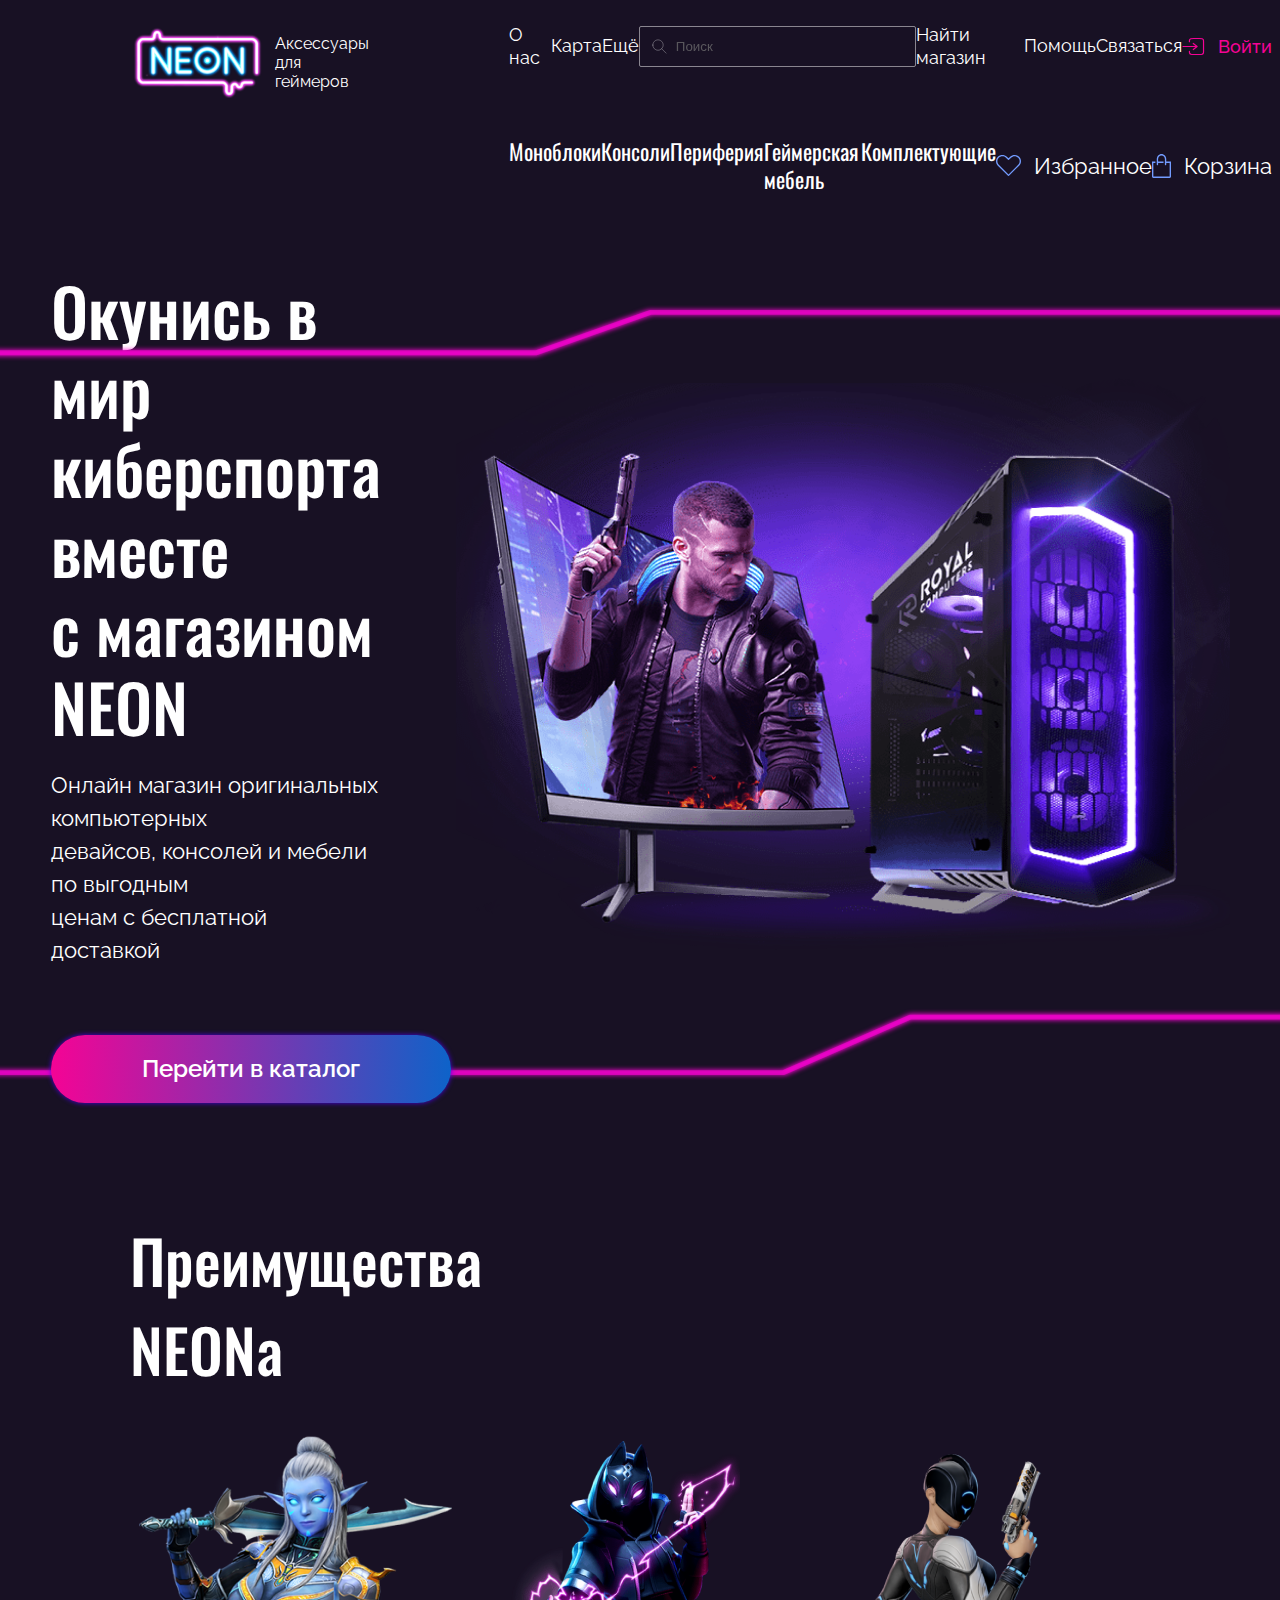
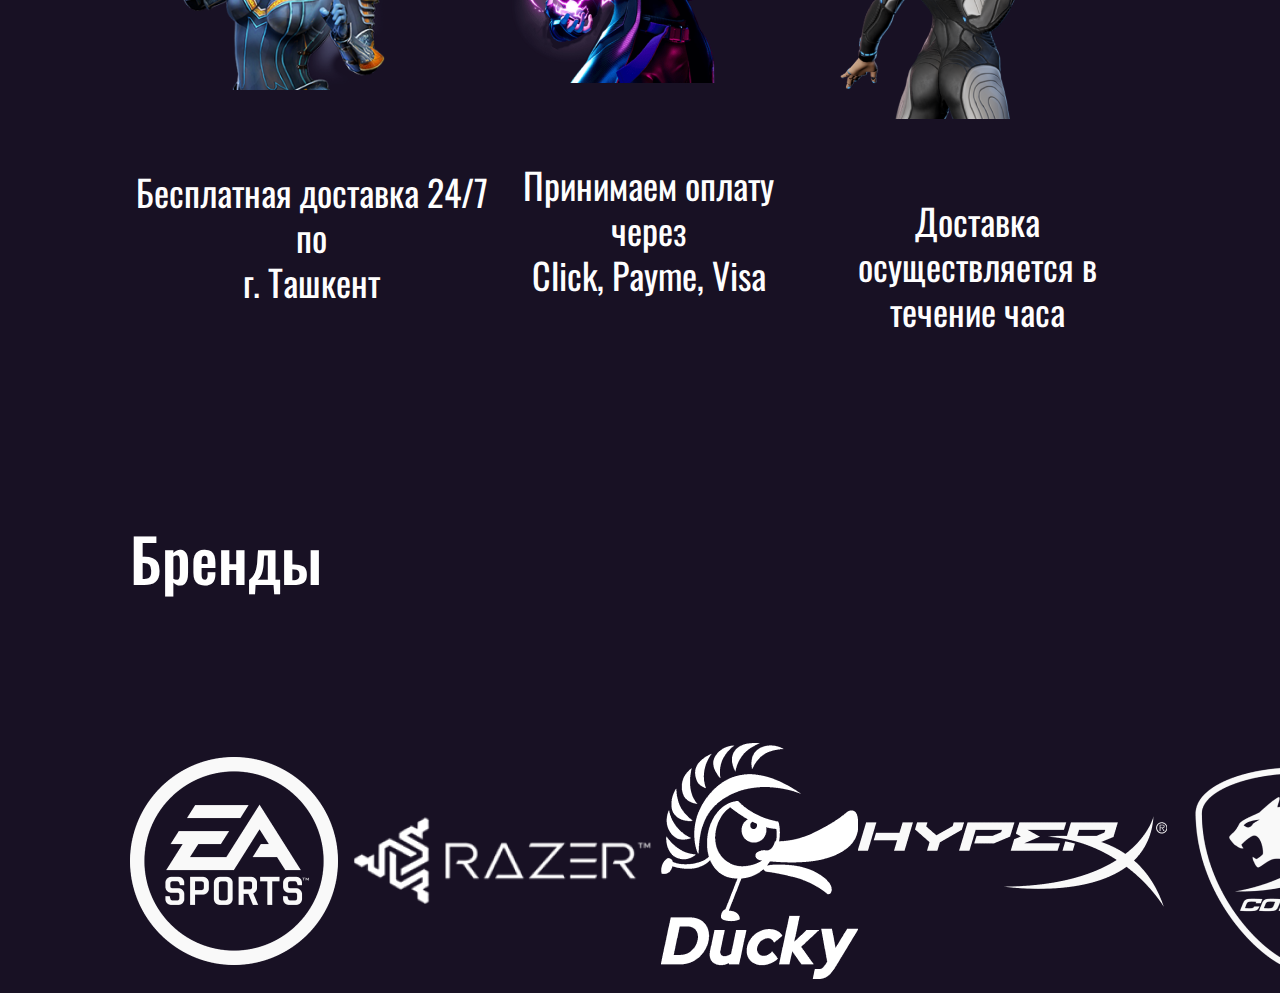
==== index.html @ f826bb96 "Neon-new" ====
<!DOCTYPE html>
<html lang="ru">

<head>
    <meta charset="UTF-8">
    <meta name="viewport" content="width=device-width, initial-scale=1.0">
    <link rel="stylesheet" href="./css/style.css">
    <title>Neon - Аксессуары для геймеров</title>
</head>

<body>

    <!------------- Header Start ------------->

    <header>
        <div class="logo">
            <div class="logo-img">
                <a href=""><img src="./img/logo.png" alt=""></a>
            </div>
            <div class="logo-text">
                Аксессуары <br> для геймеров
            </div>
        </div>
        <nav>
            <div class="info-menu">
                <a href="#">О нас</a>
                <a href="#">Карта</a>
                <a href="#">Ещё</a>
                <div class="input-box">
                    <img src="./img/search.svg" alt="">
                    <input type="text" placeholder="Поиск">
                </div>
                <a href="#">Найти магазин</a>
                <a href="#">Помощь</a>
                <a href="#">Связаться</a>
                <a class="login" href="#">
                    <img src="./img/login.svg" alt="">
                    Войти
                </a>
            </div>
            <div class="cotegories">
                <a href="#">Моноблоки</a>
                <a href="#">Консоли</a>
                <a href="#">Периферия</a>
                <a href="#">Геймерская мебель</a>
                <a href="#">Комплектующие</a>
                <div class="choices">
                    <img src="./img/heart.svg" alt="">
                    <a href="#">Избранное</a>
                </div>
                <div class="choices">
                    <img src="./img/cart.svg" alt="">
                    <a href="#">Корзина</a>
                </div>
            </div>
        </nav>
    </header>

    <!------------- Header End ------------->

    <!------------- Header-Content Start ------------->

    <div class="header-content">
        <img class="header-line" src="./img/header-border.svg" alt="">
        <div class="header-text">
            <div class="header-one">
                Окунись в мир <br> киберспорта вместе <br> с магазином NEON
            </div>
            <div class="header-paragraph">
                <p>
                    Онлайн магазин оригинальных компьютерных <br> девайсов, консолей и мебели по выгодным <br> ценам с
                    бесплатной доставкой
                </p>
            </div>
            <button class="header-btn">Перейти в каталог</button>
        </div>
        <div class="header-img">
            <img src="./img/pc.png" alt="">
        </div>
    </div>

    <!------------- Header-Content End ------------->

    <!------------- Advantage Start ------------->

    <div class="advantage">
        <div class="advantage-header">
            <h2>Преимущества NEONа</h2>
        </div>
        <div class="cards">
            <div class="card-1">
                <!--<img class="line" src="./img/line-mini.svg" alt="">-->
                <img class="hero" src="./img/card-image-1.png" alt="">
                <p>Бесплатная доставка 24/7 по <br> г. Ташкент</p>
            </div>
            <div class="card-2">
                <!--<img class="line" src="./img/line-mini.svg" alt="">-->
                <img class="hero" src="./img/card-image-2.png" alt="">
                <p>Принимаем оплату через <br> Click, Payme, Visa</p>
            </div>
            <div class="card-3">
                <!--<img class="line" src="./img/line-mini.svg" alt="">-->
                <img class="hero" src="./img/card-image-3.png" alt="">
                <p>Доставка осуществляется в <br> течение часа</p>
            </div>
        </div>
    </div>

    <!------------- Advantage End ------------->

    <!------------- Brands Start ------------->

    <div class="brand">
        <div class="advantage-header">
            <h2>Бренды</h2>
        </div>
        <div class="brands">
            <img src="./img/EAs.png" alt="">
            <img src="./img/razer.png" alt="">
            <img src="./img/ducky.png" alt="">
            <img src="./img/hyperX.png" alt="">
            <img src="./img/cougar.png" alt="">
        </div>
    </div>
</body>
</html>
---- css/style.css ----
*,
*::after,
*::before{
    padding: 0;
    margin: 0;
    box-sizing: border-box;
}
a{
    text-decoration: none;
}
/* Fonts Start */

@font-face {
    font-family: 'Raleway';
    src: url(../fonts/Raleway-VariableFont_wght.ttf);
}
@font-face {
    font-family: 'Raleway';
    src: url(../fonts/Raleway-Italic-VariableFont_wght.ttf);
    font-style: italic;
}
@font-face {
    font-family: 'Oswald';
    src: url(../fonts/Oswald-VariableFont_wght.ttf);
}

/* Fonts End */

body{
    font-family: 'Raleway', sans-serif;
    background: #0A0216F0;
    padding: 0 130px;
}

/* Header Start */

header{
    display: flex;
    gap: 140px;
    margin-top: 24px;
}

.logo{
    color: #fff;
    display: flex;
    align-items: center;
    height: 76px;
}
.logo-img{
    padding-right: 10px;
}
nav{
    flex-grow: 1;
}

.info-menu{
    display: flex;
    justify-content: space-between; 
    align-items: center;

    font-family: 'Raleway';
    font-size: 18px;
    line-height: 125%;
    margin-bottom: 69px;

}

.info-menu a{
    color: #FFFFFF;
    transition: ease .3s;
}
.info-menu a:hover{
    color: #F50395;
}
.cotegories a:hover{
    color: #F50395;
}

.input-box{
    opacity: 0.7;
    border: 1px solid rgba(255, 255, 255, 0.7);
    border-radius: 2px;
    padding: 12px;
    width: 326px;

    display: flex;
    align-items: center;

    gap: 9px;
}

.input-box img{
    width: 15px;
    height: 15px;
}

.input-box input{

    border: 0;
    outline: 0;
    background: transparent;
}

.login{
    font-family: 'Raleway';
    font-style: normal;
    font-weight: 500;
    font-size: 18px;
    line-height: 21px;

    color: #F50395 !important;
    
    display: flex;
    align-items: center;
}

.login img{
    padding-right: 13px;
}

.cotegories{
    display: flex;
    justify-content: space-around;

    font-family: 'Oswald';
    font-size: 22px;
    line-height: 125%;

    
}

.cotegories a{
    color: #fff;
    transition: ease .3s;
    gap: 71px;
}

.choices{
    display: flex;
    align-items: center;
    font-family: 'Raleway';
    line-height: 26px;
}
.choices img{
    padding-right: 13px;
}

/* Header End */

/*Header-Content Start*/

.header-content{
    display: flex;
    justify-content: center;
    align-items: center;

    margin-top: 78px;
}
.header-line{
    width: 1660px;
    height: 775px;
    margin-top: 78px;
    position: absolute;
}
.header-text{
    margin-right: 75px;
}

.header-one{
    font-family: 'Oswald';
    font-weight: 500;
    font-size: 66px;
    line-height: 120%;
    color: #FFFFFF;
    padding-bottom: 23px;
    display: flex;
    justify-content: center;
}

.header-paragraph{
    font-family: 'Raleway';
    font-style: normal;
    font-size: 22px;
    line-height: 150%;
    color: #FFFFFF;
    padding-bottom: 68px;
}

.header-btn{
    width: 400px;
    height: 68px;
    border-radius: 50px;
    border: 0;
    position: absolute;

    background: linear-gradient(271.66deg, #0D63C9 0%, #F50395 100%);
    box-shadow: 0px 0px 5px #4B02E7;

    font-family: 'Raleway';
    font-weight: 600;
    font-size: 24px;
    line-height: 28px;
    color: #FFFFFF;
}
/*Header-Content End*/

/*Advantage Start*/
.advantage-header h2{
    width: 519px;
    height: 89px;
    margin-top: 180px;

    font-family: 'Oswald';
    font-weight: 500;
    font-size: 60px;
    line-height: 89px;
    color: #fff;
}

.cards{
    display: flex;
    justify-content: space-around;
    align-items: center;
    
    margin-top: 101px;    
}

.cards p{
    padding-top: 75px;
    font-family: 'Oswald';
    font-size: 36px;
    line-height: 125%;

    text-align: center;
    color: #FEFEFE;
}    

.line{
    position: absolute;
    display: flex;
    justify-content: center;
    align-items: center;
} 
/*Advantage End*/
.brands{
    display: flex;
    justify-content: space-between;
    align-items: center;
    margin-top: 127px;
}
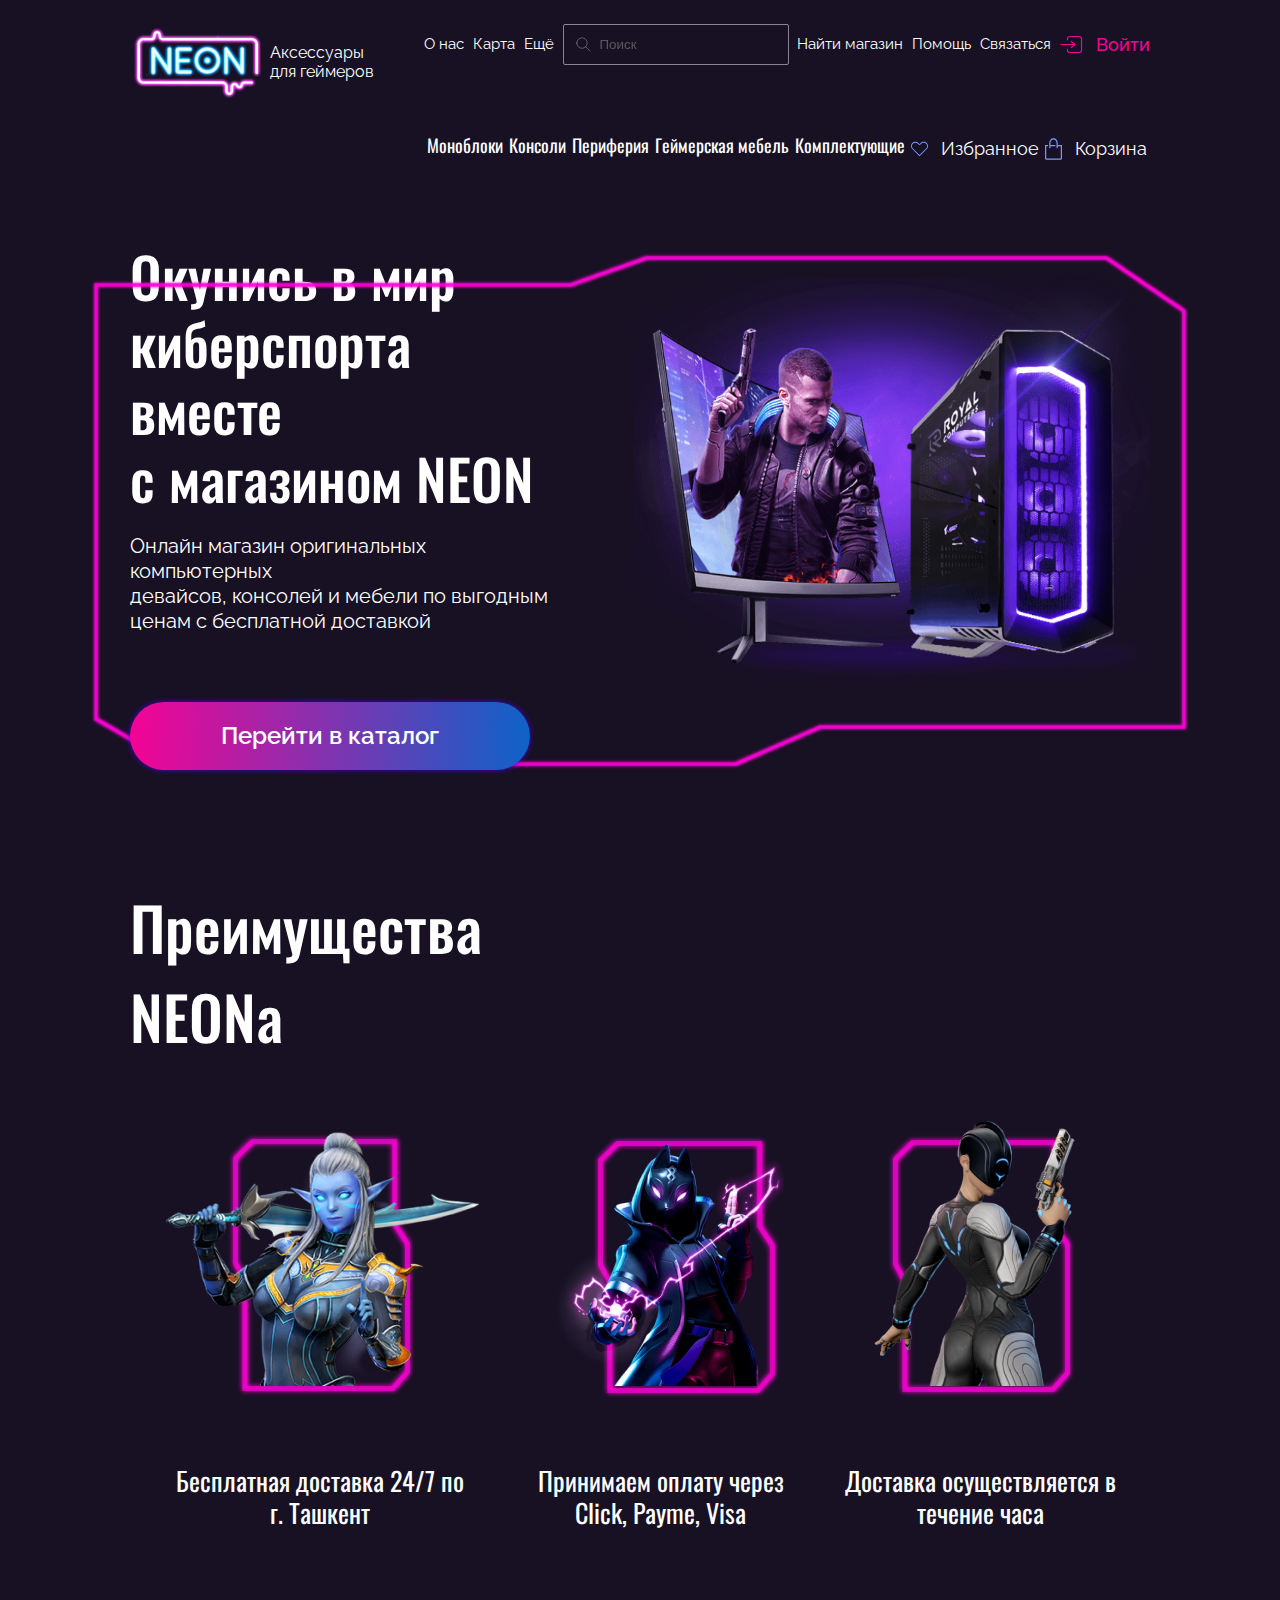
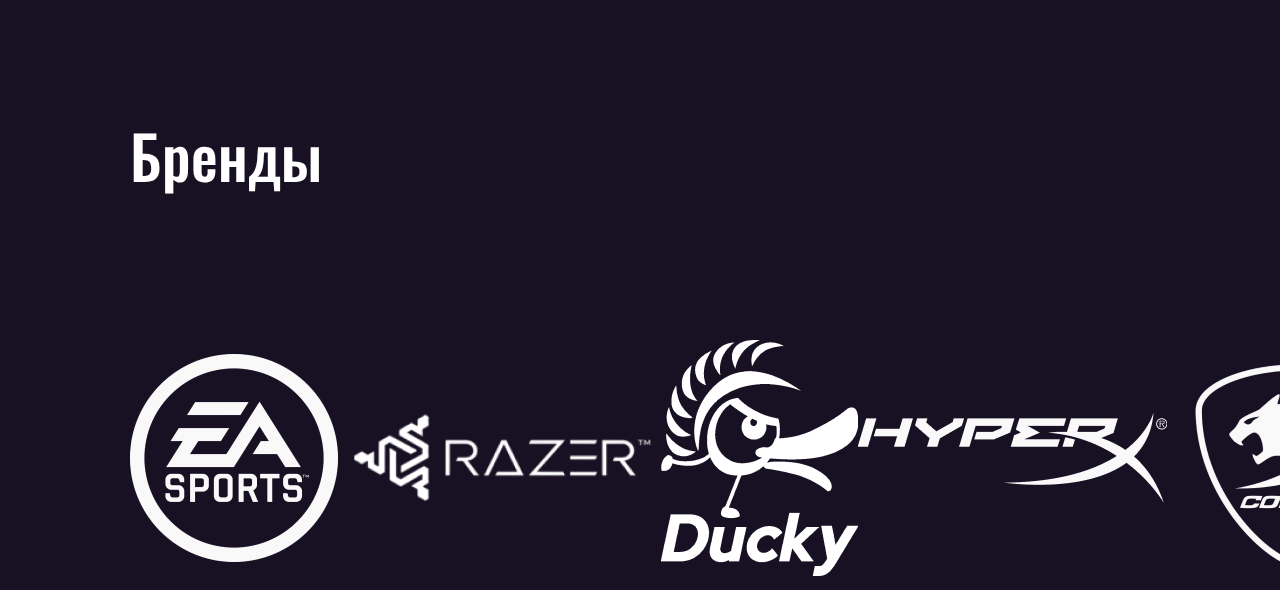
==== commit 4fed6669: "Neon" ====
--- a/index.html
+++ b/index.html
@@ -89,19 +89,29 @@
         </div>
         <div class="cards">
             <div class="card-1">
-                <!--<img class="line" src="./img/line-mini.svg" alt="">-->
-                <img class="hero" src="./img/card-image-1.png" alt="">
-                <p>Бесплатная доставка 24/7 по <br> г. Ташкент</p>
+                <div class="line-container1"><img class="line" src="./img/line-mini.svg" alt=""></div>
+                <div class="hero-bg">
+                    <img class="hero" src="./img/card-image-1.png" alt="">
+                </div>
+                <div class="hero-text">
+                    <p>Бесплатная доставка 24/7 по <br> г. Ташкент</p>
+                </div>
             </div>
             <div class="card-2">
-                <!--<img class="line" src="./img/line-mini.svg" alt="">-->
-                <img class="hero" src="./img/card-image-2.png" alt="">
+                <div class="line-container2"><img class="line" src="./img/line-mini.svg" alt=""></div>
+                <div class="hero-bg">
+                    <img class="hero" src="./img/card-image-2.png" alt="">
+                </div>
                 <p>Принимаем оплату через <br> Click, Payme, Visa</p>
             </div>
             <div class="card-3">
-                <!--<img class="line" src="./img/line-mini.svg" alt="">-->
-                <img class="hero" src="./img/card-image-3.png" alt="">
-                <p>Доставка осуществляется в <br> течение часа</p>
+                <div class="line-container3"><img class="line" src="./img/line-mini.svg" alt=""></div>
+                <div class="hero-bg">
+                    <img class="hero" src="./img/card-image-3.png" alt="">
+                </div>
+                <div class="hero-text">
+                    <p>Доставка осуществляется в <br> течение часа</p>
+                </div>
             </div>
         </div>
     </div>
@@ -123,4 +133,5 @@
         </div>
     </div>
 </body>
+
 </html>--- a/css/style.css
+++ b/css/style.css
@@ -36,7 +36,7 @@
 
 header{
     display: flex;
-    gap: 140px;
+    gap: 50px;
     margin-top: 24px;
 }
 
@@ -47,7 +47,7 @@
     height: 76px;
 }
 .logo-img{
-    padding-right: 10px;
+    padding-right: 5px;
 }
 nav{
     flex-grow: 1;
@@ -59,7 +59,7 @@
     align-items: center;
 
     font-family: 'Raleway';
-    font-size: 18px;
+    font-size: 15px;
     line-height: 125%;
     margin-bottom: 69px;
 
@@ -81,7 +81,7 @@
     border: 1px solid rgba(255, 255, 255, 0.7);
     border-radius: 2px;
     padding: 12px;
-    width: 326px;
+    width: 226px;
 
     display: flex;
     align-items: center;
@@ -123,7 +123,7 @@
     justify-content: space-around;
 
     font-family: 'Oswald';
-    font-size: 22px;
+    font-size: 18px;
     line-height: 125%;
 
     
@@ -132,17 +132,19 @@
 .cotegories a{
     color: #fff;
     transition: ease .3s;
-    gap: 71px;
+    gap: 50px;
 }
 
 .choices{
     display: flex;
     align-items: center;
     font-family: 'Raleway';
-    line-height: 26px;
+    line-height: 20px;
 }
 .choices img{
     padding-right: 13px;
+    width: 30px;
+    height: 30px;
 }
 
 /* Header End */
@@ -153,12 +155,11 @@
     display: flex;
     justify-content: center;
     align-items: center;
-
     margin-top: 78px;
 }
 .header-line{
-    width: 1660px;
-    height: 775px;
+    width: 1106px;
+    height: 516px;
     margin-top: 78px;
     position: absolute;
 }
@@ -169,7 +170,7 @@
 .header-one{
     font-family: 'Oswald';
     font-weight: 500;
-    font-size: 66px;
+    font-size: 56px;
     line-height: 120%;
     color: #FFFFFF;
     padding-bottom: 23px;
@@ -179,11 +180,15 @@
 
 .header-paragraph{
     font-family: 'Raleway';
-    font-style: normal;
-    font-size: 22px;
-    line-height: 150%;
+    font-size: 20px;
+    line-height: 125%;
     color: #FFFFFF;
     padding-bottom: 68px;
+}
+
+.header-img img{
+    width: 516px;
+    height: 450px;
 }
 
 .header-btn{
@@ -220,7 +225,7 @@
 .cards{
     display: flex;
     justify-content: space-around;
-    align-items: center;
+    align-items:end;
     
     margin-top: 101px;    
 }
@@ -228,13 +233,34 @@
 .cards p{
     padding-top: 75px;
     font-family: 'Oswald';
-    font-size: 36px;
-    line-height: 125%;
-
+    font-size: 26px;
+    line-height: 125%;
+    display: flex;
+    justify-content: center;
     text-align: center;
     color: #FEFEFE;
 }    
-
+.card-1, .card-2, .card-3{
+    position: relative;
+}
+.line-container3{
+    position: relative;
+    top: 63px;
+    right: -50px;
+}
+.line-container1{
+    position: relative;
+    top: 4px;
+    right: -71px;
+}
+.line-container2{
+    position: relative;
+    top: -8px;
+    right: -56px;
+}
+.hero-bg{
+    position: sticky;
+}
 .line{
     position: absolute;
     display: flex;
@@ -244,7 +270,7 @@
 /*Advantage End*/
 .brands{
     display: flex;
-    justify-content: space-between;
+    justify-content: space-around;
     align-items: center;
     margin-top: 127px;
 }
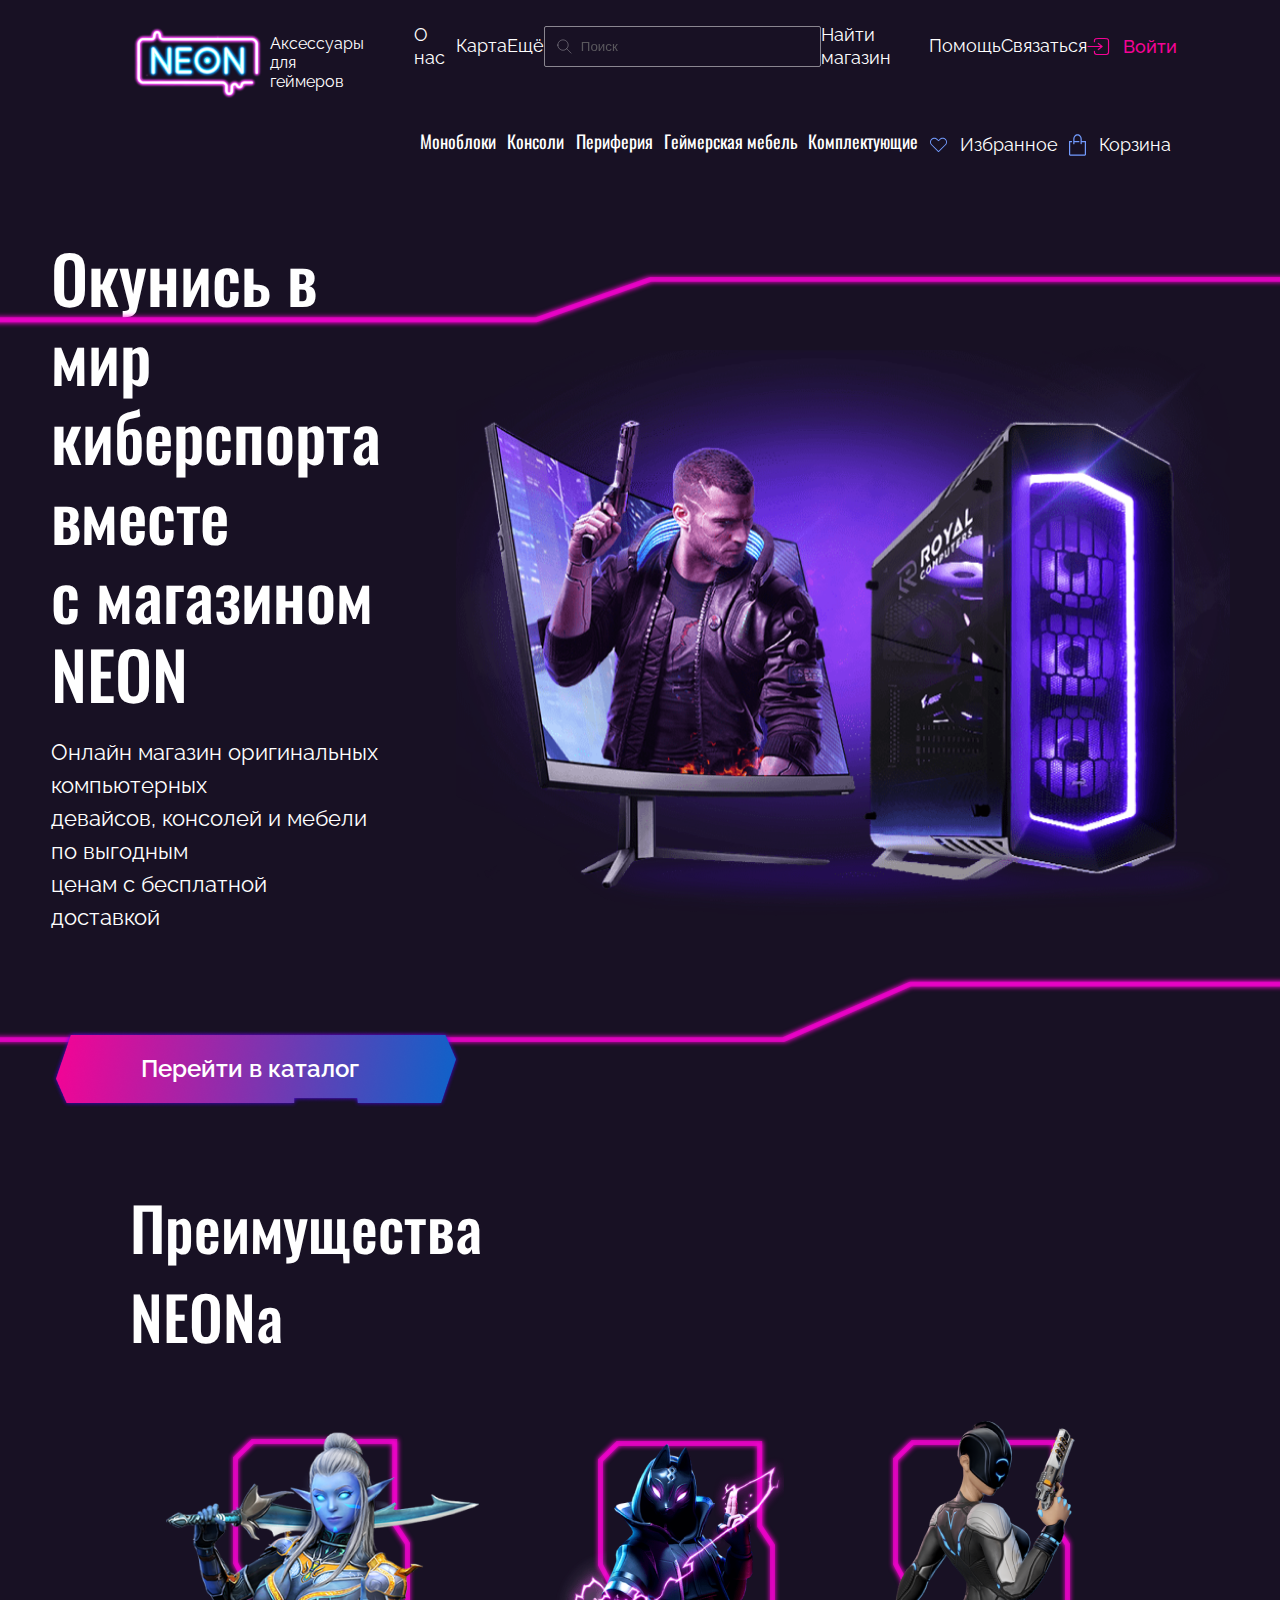
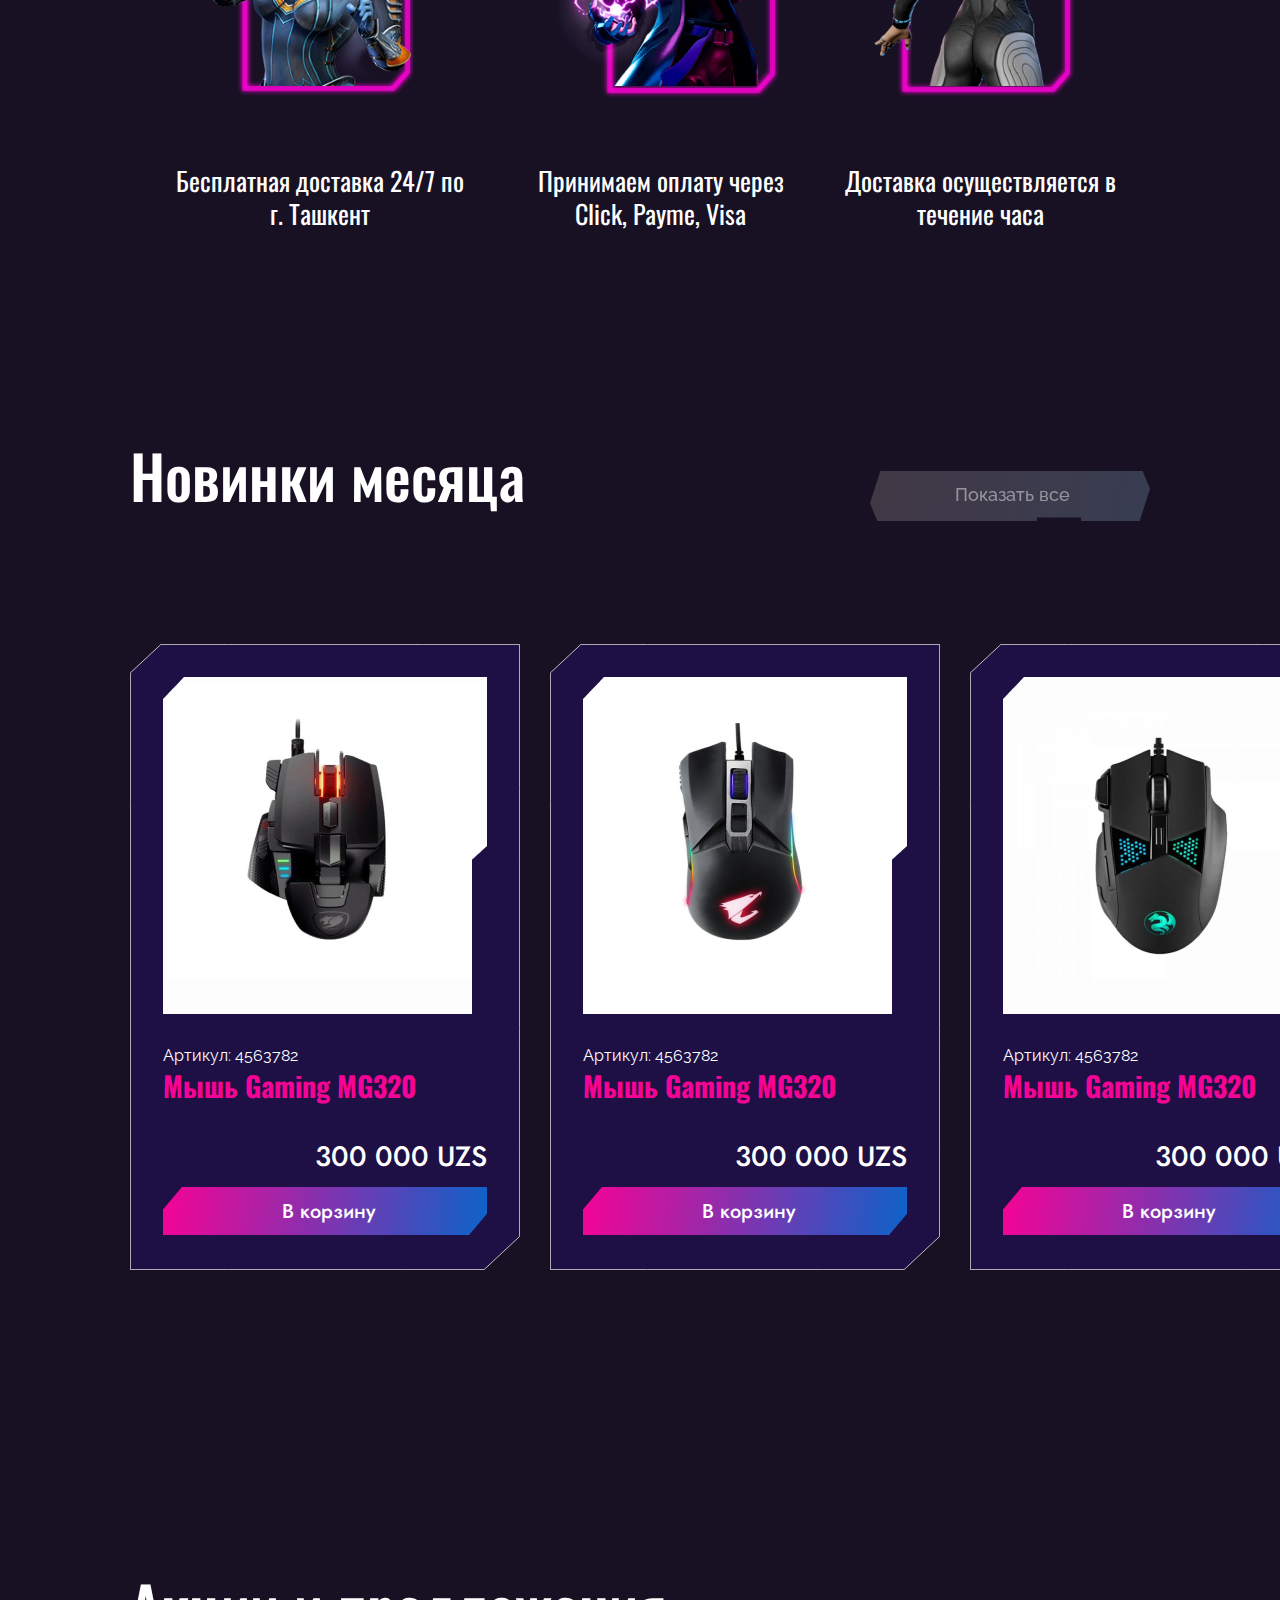
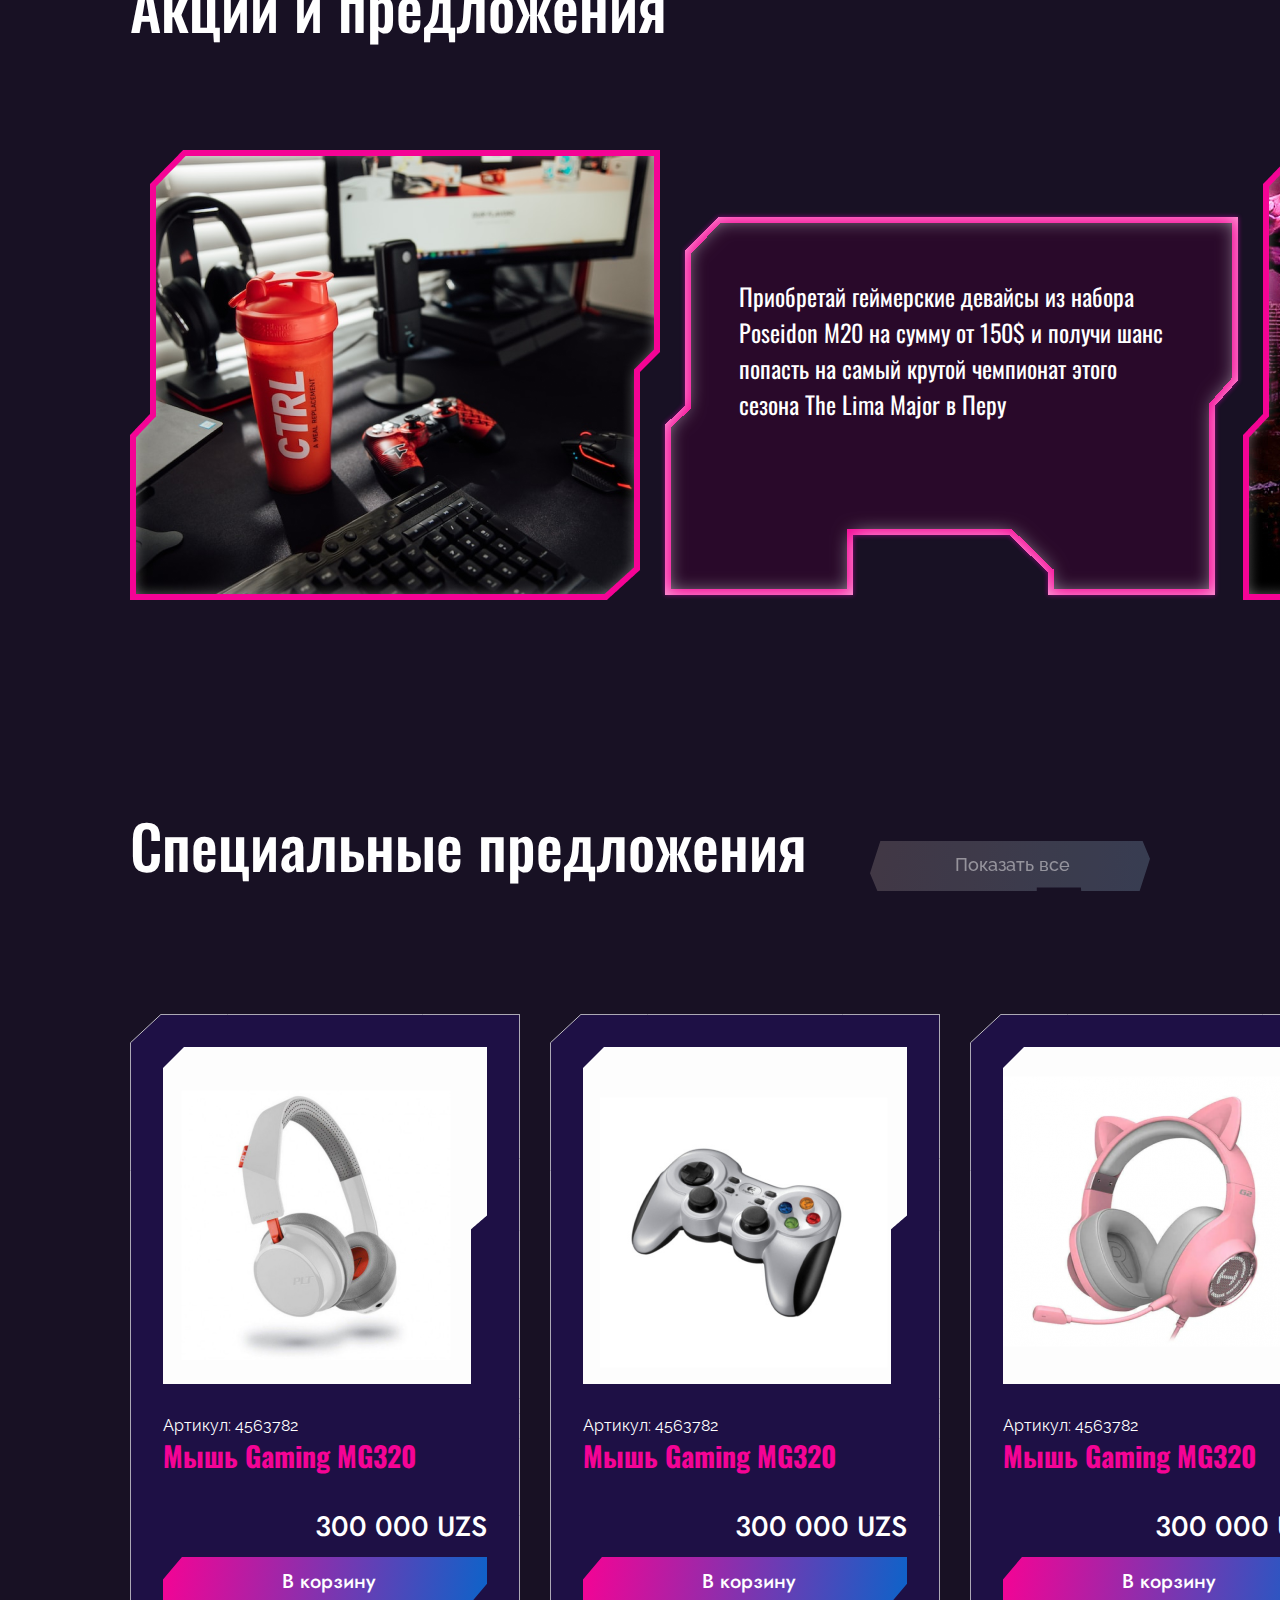
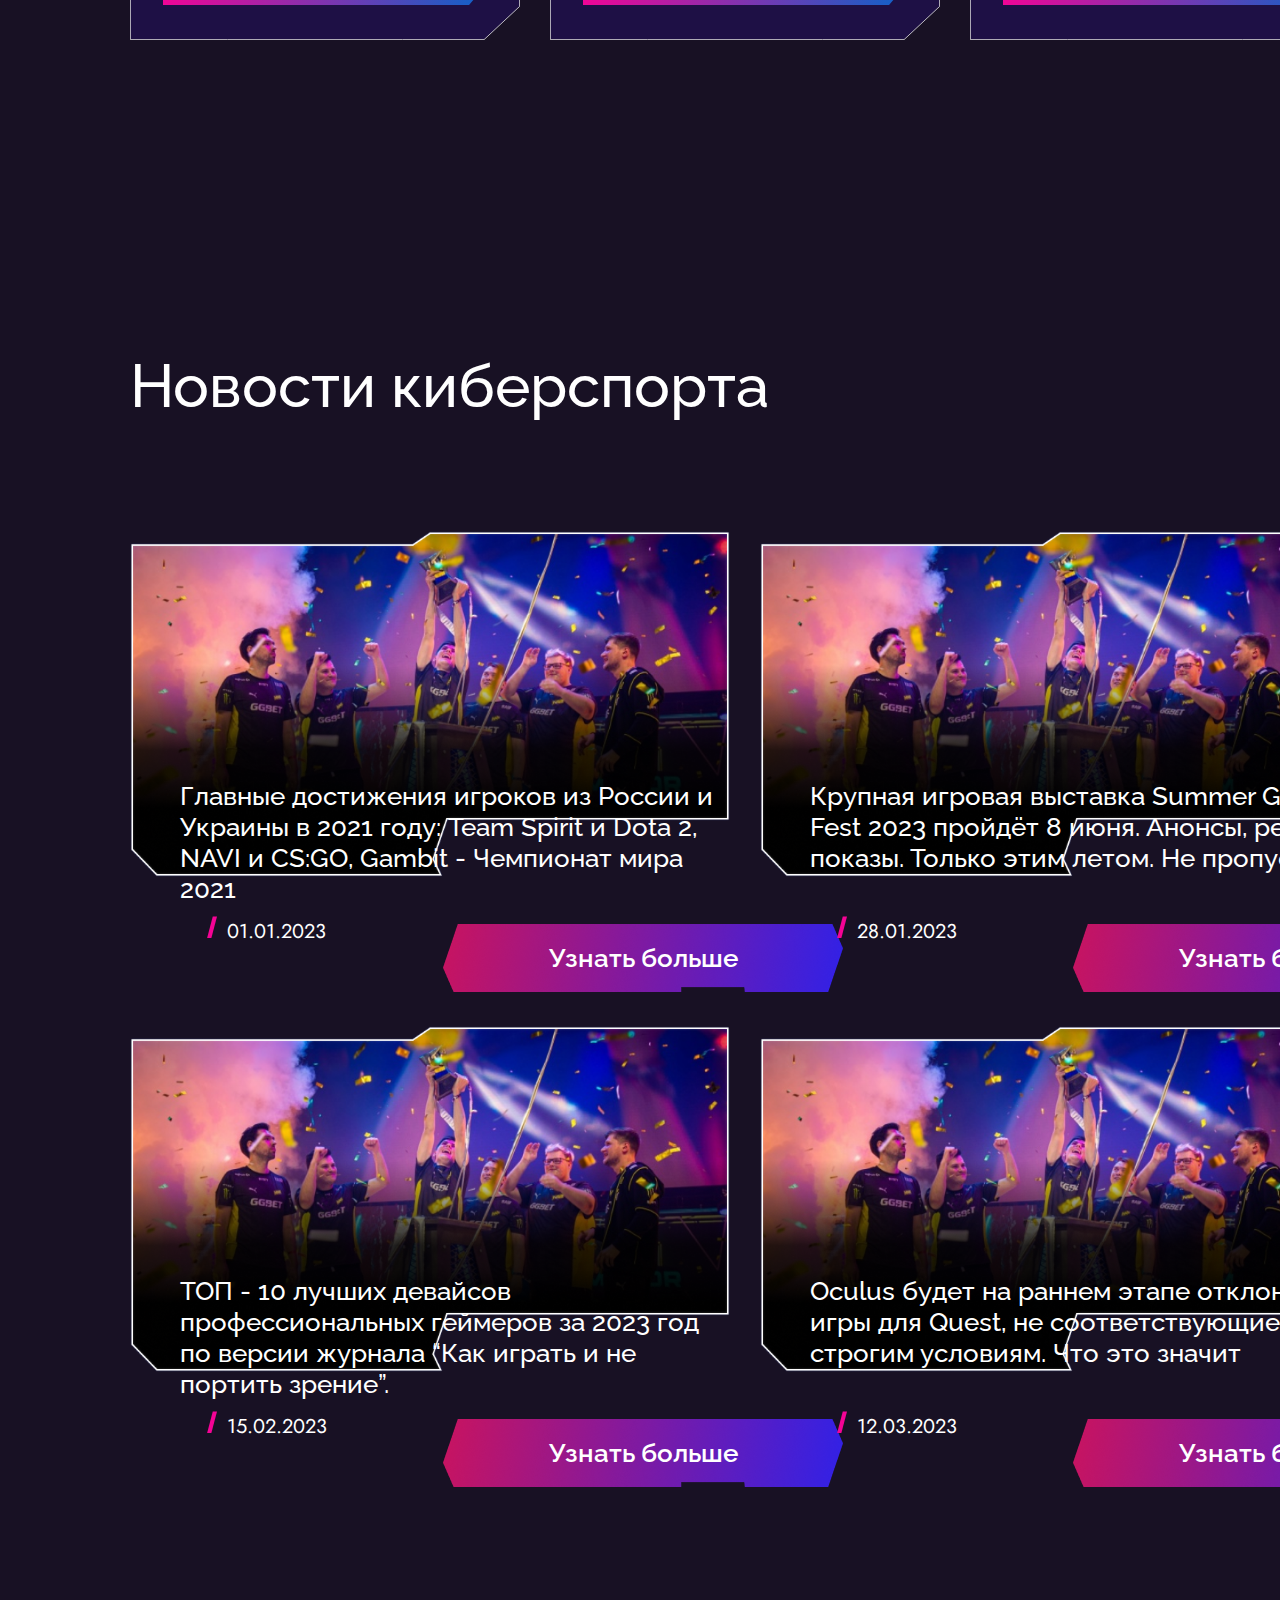
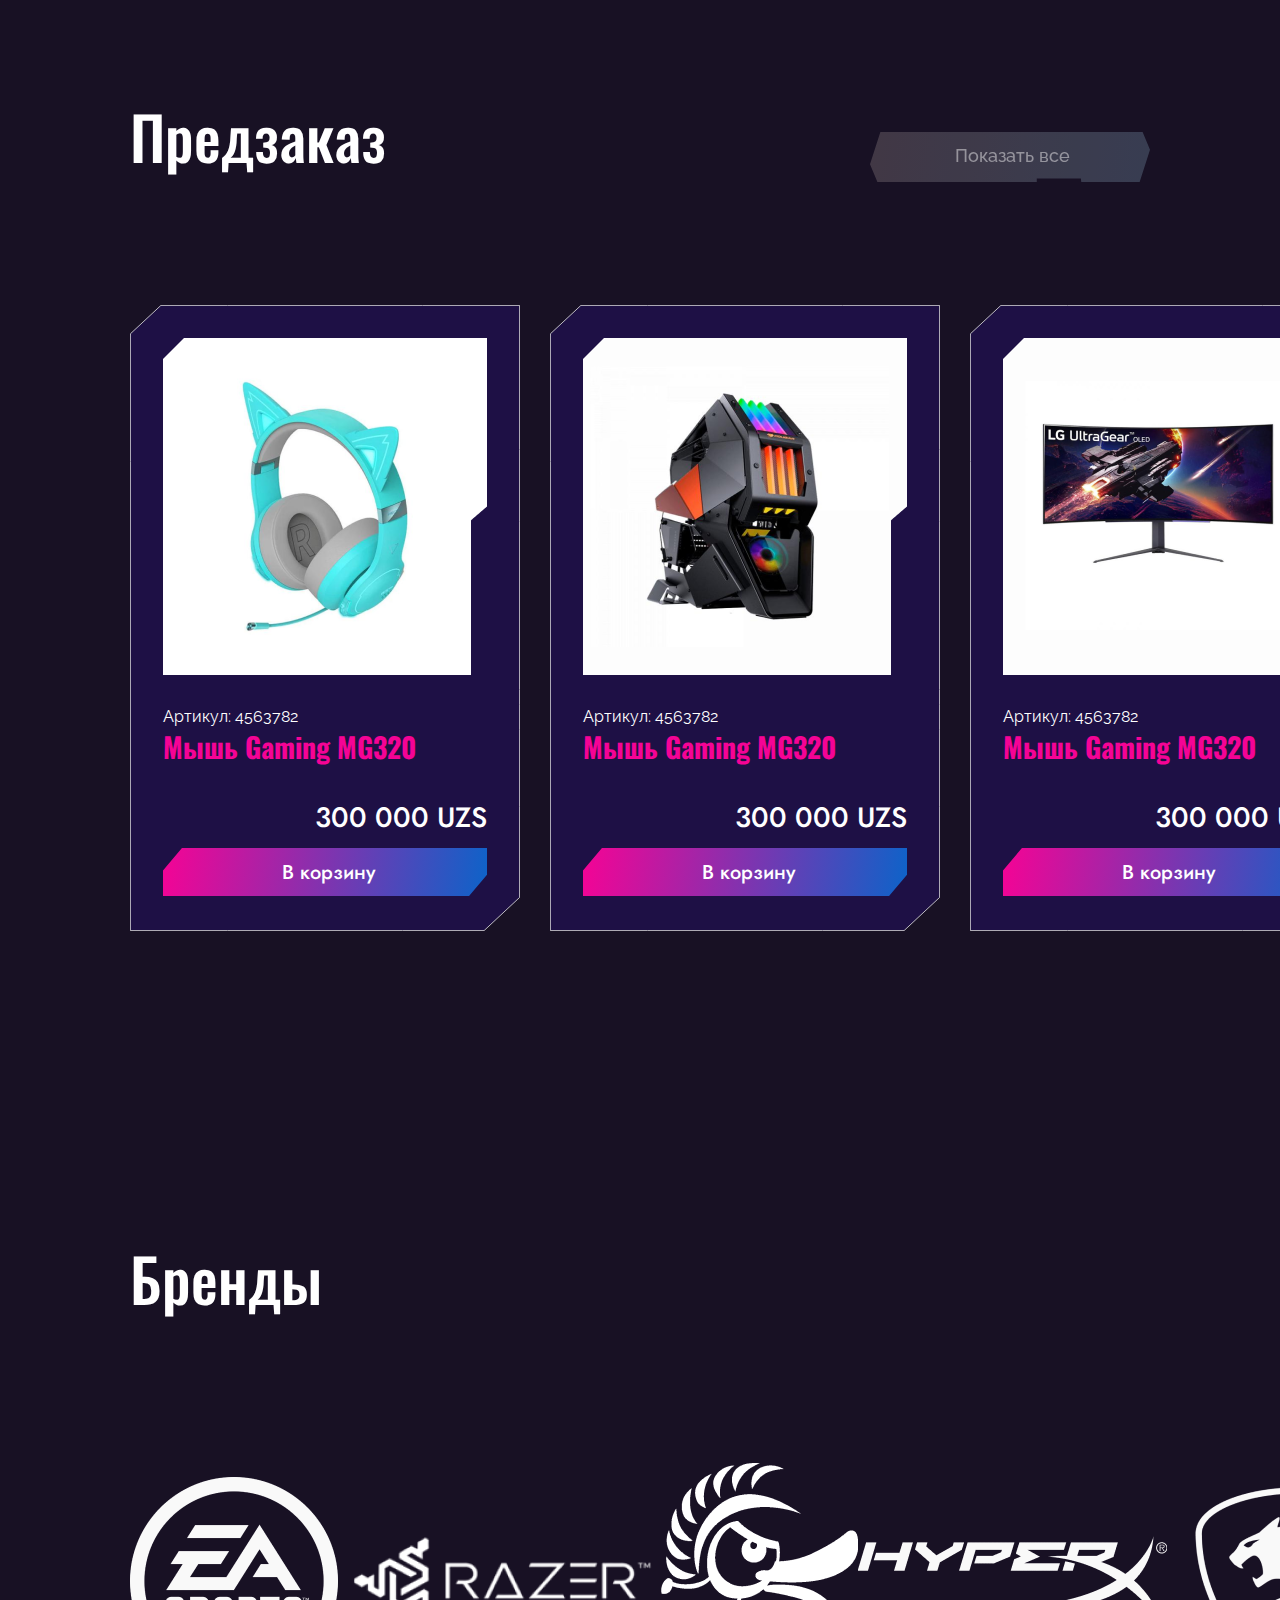
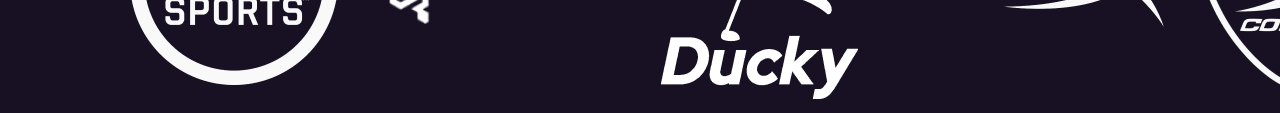
==== commit 84a0ea89: "Body content" ====
--- a/index.html
+++ b/index.html
@@ -72,7 +72,11 @@
                     бесплатной доставкой
                 </p>
             </div>
-            <button class="header-btn">Перейти в каталог</button>
+            <div class="header-btn">
+                <div class="btn-text">Перейти в каталог</div>
+                <img src="./img/header-btn.png" alt="">
+            </div>
+            <!--<button class="header-btn">Перейти в каталог</button>-->
         </div>
         <div class="header-img">
             <img src="./img/pc.png" alt="">
@@ -117,6 +121,268 @@
     </div>
 
     <!------------- Advantage End ------------->
+
+    <!------------- Vovelty Start ------------->
+
+    <div class="novelty">
+        <div class="mause-header">
+            <h2 class="novelty-header">Новинки месяца</h2>
+            <div class="mause__top-btn">
+                <p>Показать все</p>
+                <img src="./img/mause-top.svg" alt="">
+            </div>
+        </div>
+        <div class="mouse-container">
+            <div class="mouses">
+                <div class="mouse-line"><img src="./img/mause-bg.svg" alt=""></div>
+                <div class="mouse-card">
+                    <img class="mouse" src="./img/img.png" alt="">
+                    <p>Артикул: 4563782</p>
+                    <h5>Мышь Gaming MG320 </h5>
+                    <h4>300 000 UZS</h4>
+                    <div class="mouse-btn">
+                        <p>В корзину</p>
+                        <img src="./img/mause-btn.svg" alt="">
+                    </div>
+                </div>
+            </div>
+            <div class="mouses">
+                <div class="mouse-line"><img src="./img/mause-bg.svg" alt=""></div>
+                <div class="mouse-card">
+                    <img class="mouse" src="./img/mouse2.png" alt="">
+                    <p>Артикул: 4563782</p>
+                    <h5>Мышь Gaming MG320 </h5>
+                    <h4>300 000 UZS</h4>
+                    <div class="mouse-btn">
+                        <p>В корзину</p>
+                        <img src="./img/mause-btn.svg" alt="">
+                    </div>
+                </div>
+            </div>
+            <div class="mouses">
+                <div class="mouse-line"><img src="./img/mause-bg.svg" alt=""></div>
+                <div class="mouse-card">
+                    <img class="mouse" src="./img/mouse3.png" alt="">
+                    <p>Артикул: 4563782</p>
+                    <h5>Мышь Gaming MG320 </h5>
+                    <h4>300 000 UZS</h4>
+                    <div class="mouse-btn">
+                        <p>В корзину</p>
+                        <img src="./img/mause-btn.svg" alt="">
+                    </div>
+                </div>
+            </div>
+            <div class="mouses">
+                <div class="mouse-line"><img src="./img/mause-bg.svg" alt=""></div>
+                <div class="mouse-card">
+                    <img class="mouse" src="./img/maouse4.png" alt="">
+                    <p>Артикул: 4563782</p>
+                    <h5>Мышь Gaming MG320 </h5>
+                    <h4>300 000 UZS</h4>
+                    <div class="mouse-btn">
+                        <p>В корзину</p>
+                        <img src="./img/mause-btn.svg" alt="">
+                    </div>
+                </div>
+            </div>
+        </div>
+    </div>
+
+    <!------------- Vovelty End ------------->
+
+    <!------------- Stock Start ------------->
+
+    <div class="stock">
+        <h2 class="stock-header">Акции и предложения</h2>
+
+        <div class="stocks">
+             <div class="offers">
+                <img src="./img/offer.png" alt="">
+             </div>
+             <div class="offers">
+                <p>Приобретай геймерские девайсы из набора Poseidon M20 на сумму от 150$ и получи шанс попасть на самый крутой чемпионат этого сезона The Lima Major в Перу</p>
+                <img src="./img/offer-line.svg" alt="">
+             </div>
+             <div class="offers">
+                <img src="./img/major.png" alt="">
+             </div>
+        </div>
+    </div>
+
+    <!------------- Stock End ------------->
+
+    <!------------- Special Start ------------->
+
+    <div class="special novelty">
+        <div class="mause-header">
+            <h2 class="novelty-header">Специальные предложения</h2>
+            <div class="mause__top-btn">
+                <p>Показать все</p>
+                <img src="./img/mause-top.svg" alt="">
+            </div>
+        </div>
+        <div class="mouse-container">
+            <div class="mouses">
+                <div class="mouse-line"><img src="./img/mause-bg.svg" alt=""></div>
+                <div class="mouse-card">
+                    <img class="mouse" src="./img/headpones.png" alt="">
+                    <p>Артикул: 4563782</p>
+                    <h5>Мышь Gaming MG320 </h5>
+                    <h4>300 000 UZS</h4>
+                    <div class="mouse-btn">
+                        <p>В корзину</p>
+                        <img src="./img/mause-btn.svg" alt="">
+                    </div>
+                </div>
+            </div>
+            <div class="mouses">
+                <div class="mouse-line"><img src="./img/mause-bg.svg" alt=""></div>
+                <div class="mouse-card">
+                    <img class="mouse" src="./img/joystick.png" alt="">
+                    <p>Артикул: 4563782</p>
+                    <h5>Мышь Gaming MG320 </h5>
+                    <h4>300 000 UZS</h4>
+                    <div class="mouse-btn">
+                        <p>В корзину</p>
+                        <img src="./img/mause-btn.svg" alt="">
+                    </div>
+                </div>
+            </div>
+            <div class="mouses">
+                <div class="mouse-line"><img src="./img/mause-bg.svg" alt=""></div>
+                <div class="mouse-card">
+                    <img class="mouse" src="./img/headphones-pn.png" alt="">
+                    <p>Артикул: 4563782</p>
+                    <h5>Мышь Gaming MG320 </h5>
+                    <h4>300 000 UZS</h4>
+                    <div class="mouse-btn">
+                        <p>В корзину</p>
+                        <img src="./img/mause-btn.svg" alt="">
+                    </div>
+                </div>
+            </div>
+            <div class="mouses">
+                <div class="mouse-line"><img src="./img/mause-bg.svg" alt=""></div>
+                <div class="mouse-card">
+                    <img class="mouse" src="./img/keyboard.png" alt="">
+                    <p>Артикул: 4563782</p>
+                    <h5>Мышь Gaming MG320 </h5>
+                    <h4>300 000 UZS</h4>
+                    <div class="mouse-btn">
+                        <p>В корзину</p>
+                        <img src="./img/mause-btn.svg" alt="">
+                    </div>
+                </div>
+            </div>
+        </div>
+    </div>
+
+    <!------------- Special End ------------->
+
+    <!------------- News Start ------------->
+
+    <section class="cyberNews">
+        <h2 class="cyberHeader">Новости киберспорта</h2>
+        <div class="newsGrid">
+            <div class="news">
+                <h6>Главные достижения игроков из России
+                    и Украины в 2021 году: Team Spirit и Dota 2, NAVI и CS:GO, Gambit - Чемпионат мира 2021
+                </h6>
+                <div class="date">01.01.2023</div>
+                <div class="newsButton">Узнать больше</div>
+            </div>
+            <div class="news">
+                <h6>Крупная игровая выставка Summer Game Fest 2023 пройдёт 8 июня. Анонсы, релизы, показы.
+                    Только этим
+                    летом. Не пропусти</h6>
+                <div class="date">28.01.2023</div>
+                <div class="newsButton">Узнать больше</div>
+            </div>
+            <div class="news">
+                <h6>ТОП - 10 лучших девайсов профессиональных геймеров за 2023 год по версии журнала “Как
+                    играть и не
+                    портить зрение”. </h6>
+                <div class="date">15.02.2023</div>
+                <div class="newsButton">Узнать больше</div>
+            </div>
+            <div class="news">
+                <h6>Oculus будет на раннем этапе отклонять игры для Quest, не соответствующие строгим
+                    условиям. Что это
+                    значит</h6>
+                <div class="date">12.03.2023</div>
+                <div class="newsButton">Узнать больше</div>
+            </div>
+        </div>
+    </section>
+    <!------------- News End ------------->
+
+    <!------------- Pre-order Start ------------->
+
+    <div class="pre-order novelty">
+        <div class="mause-header">
+            <h2 class="novelty-header">Предзаказ</h2>
+            <div class="mause__top-btn">
+                <p>Показать все</p>
+                <img src="./img/mause-top.svg" alt="">
+            </div>
+        </div>
+        <div class="mouse-container">
+            <div class="mouses">
+                <div class="mouse-line"><img src="./img/mause-bg.svg" alt=""></div>
+                <div class="mouse-card">
+                    <img class="mouse" src="./img/headphones-bl.png" alt="">
+                    <p>Артикул: 4563782</p>
+                    <h5>Мышь Gaming MG320 </h5>
+                    <h4>300 000 UZS</h4>
+                    <div class="mouse-btn">
+                        <p>В корзину</p>
+                        <img src="./img/mause-btn.svg" alt="">
+                    </div>
+                </div>
+            </div>
+            <div class="mouses">
+                <div class="mouse-line"><img src="./img/mause-bg.svg" alt=""></div>
+                <div class="mouse-card">
+                    <img class="mouse" src="./img/md-pc.png" alt="">
+                    <p>Артикул: 4563782</p>
+                    <h5>Мышь Gaming MG320 </h5>
+                    <h4>300 000 UZS</h4>
+                    <div class="mouse-btn">
+                        <p>В корзину</p>
+                        <img src="./img/mause-btn.svg" alt="">
+                    </div>
+                </div>
+            </div>
+            <div class="mouses">
+                <div class="mouse-line"><img src="./img/mause-bg.svg" alt=""></div>
+                <div class="mouse-card">
+                    <img class="mouse" src="./img/monitor.png" alt="">
+                    <p>Артикул: 4563782</p>
+                    <h5>Мышь Gaming MG320 </h5>
+                    <h4>300 000 UZS</h4>
+                    <div class="mouse-btn">
+                        <p>В корзину</p>
+                        <img src="./img/mause-btn.svg" alt="">
+                    </div>
+                </div>
+            </div>
+            <div class="mouses">
+                <div class="mouse-line"><img src="./img/mause-bg.svg" alt=""></div>
+                <div class="mouse-card">
+                    <img class="mouse" src="./img/maouse4.png" alt="">
+                    <p>Артикул: 4563782</p>
+                    <h5>Мышь Gaming MG320 </h5>
+                    <h4>300 000 UZS</h4>
+                    <div class="mouse-btn">
+                        <p>В корзину</p>
+                        <img src="./img/mause-btn.svg" alt="">
+                    </div>
+                </div>
+            </div>
+        </div>
+    </div>
+
+    <!------------- Pre-order End ------------->
 
     <!------------- Brands Start ------------->
 
@@ -132,6 +398,11 @@
             <img src="./img/cougar.png" alt="">
         </div>
     </div>
+
+    <!------------- Brands End ------------->
+
+    <!------------- Footer Start ------------->
+
 </body>
 
 </html>--- a/css/style.css
+++ b/css/style.css
@@ -1,87 +1,106 @@
 *,
 *::after,
-*::before{
+*::before {
     padding: 0;
     margin: 0;
     box-sizing: border-box;
 }
-a{
+
+a {
     text-decoration: none;
 }
+
 /* Fonts Start */
 
 @font-face {
     font-family: 'Raleway';
     src: url(../fonts/Raleway-VariableFont_wght.ttf);
 }
+
 @font-face {
     font-family: 'Raleway';
     src: url(../fonts/Raleway-Italic-VariableFont_wght.ttf);
     font-style: italic;
 }
+
 @font-face {
     font-family: 'Oswald';
     src: url(../fonts/Oswald-VariableFont_wght.ttf);
 }
 
+@font-face {
+    font-family: 'Jost';
+    src: url(../fonts/Jost-VariableFont_wght.ttf);
+}
+
+@font-face {
+    font-family: 'Jost';
+    src: url(../fonts/Jost-Italic-VariableFont_wght.ttf);
+    font-style: italic;
+}
+
 /* Fonts End */
 
-body{
+body {
     font-family: 'Raleway', sans-serif;
     background: #0A0216F0;
     padding: 0 130px;
+    color: #fff;
 }
 
 /* Header Start */
 
-header{
+header {
     display: flex;
     gap: 50px;
     margin-top: 24px;
 }
 
-.logo{
+.logo {
     color: #fff;
     display: flex;
     align-items: center;
     height: 76px;
 }
-.logo-img{
+
+.logo-img {
     padding-right: 5px;
 }
-nav{
+
+nav {
     flex-grow: 1;
 }
 
-.info-menu{
-    display: flex;
-    justify-content: space-between; 
-    align-items: center;
-
-    font-family: 'Raleway';
-    font-size: 15px;
+.info-menu {
+    display: flex;
+    justify-content: space-between;
+    align-items: center;
+
+    font-family: 'Raleway';
+    font-size: 18px;
     line-height: 125%;
-    margin-bottom: 69px;
-
-}
-
-.info-menu a{
+
+}
+
+.info-menu a {
     color: #FFFFFF;
     transition: ease .3s;
 }
-.info-menu a:hover{
+
+.info-menu a:hover {
     color: #F50395;
 }
-.cotegories a:hover{
+
+.cotegories a:hover {
     color: #F50395;
 }
 
-.input-box{
+.input-box {
     opacity: 0.7;
     border: 1px solid rgba(255, 255, 255, 0.7);
     border-radius: 2px;
     padding: 12px;
-    width: 226px;
+    width: 326px;
 
     display: flex;
     align-items: center;
@@ -89,19 +108,19 @@
     gap: 9px;
 }
 
-.input-box img{
+.input-box img {
     width: 15px;
     height: 15px;
 }
 
-.input-box input{
+.input-box input {
 
     border: 0;
     outline: 0;
     background: transparent;
 }
 
-.login{
+.login {
     font-family: 'Raleway';
     font-style: normal;
     font-weight: 500;
@@ -109,16 +128,16 @@
     line-height: 21px;
 
     color: #F50395 !important;
-    
-    display: flex;
-    align-items: center;
-}
-
-.login img{
+
+    display: flex;
+    align-items: center;
+}
+
+.login img {
     padding-right: 13px;
 }
 
-.cotegories{
+.cotegories {
     display: flex;
     justify-content: space-around;
 
@@ -126,22 +145,23 @@
     font-size: 18px;
     line-height: 125%;
 
-    
-}
-
-.cotegories a{
+    margin-top: 61px;
+}
+
+.cotegories a {
     color: #fff;
     transition: ease .3s;
-    gap: 50px;
-}
-
-.choices{
+    gap: 71px;
+}
+
+.choices {
     display: flex;
     align-items: center;
     font-family: 'Raleway';
     line-height: 20px;
 }
-.choices img{
+
+.choices img {
     padding-right: 13px;
     width: 30px;
     height: 30px;
@@ -151,55 +171,55 @@
 
 /*Header-Content Start*/
 
-.header-content{
+.header-content {
     display: flex;
     justify-content: center;
     align-items: center;
     margin-top: 78px;
 }
-.header-line{
-    width: 1106px;
-    height: 516px;
+
+.header-line {
+    width: 1660px;
+    height: 775px;
     margin-top: 78px;
     position: absolute;
 }
-.header-text{
+
+.header-text {
     margin-right: 75px;
 }
 
-.header-one{
-    font-family: 'Oswald';
-    font-weight: 500;
-    font-size: 56px;
+.header-one {
+    font-family: 'Oswald';
+    font-style: normal;
+    font-weight: 500;
+    font-size: 66px;
     line-height: 120%;
-    color: #FFFFFF;
-    padding-bottom: 23px;
-    display: flex;
-    justify-content: center;
-}
-
-.header-paragraph{
-    font-family: 'Raleway';
-    font-size: 20px;
-    line-height: 125%;
+    margin-bottom: 23px;
+    display: flex;
+    justify-content: center;
+}
+
+.header-paragraph {
+    font-family: 'Raleway';
+    font-size: 22px;
+    line-height: 150%;
     color: #FFFFFF;
     padding-bottom: 68px;
 }
 
-.header-img img{
-    width: 516px;
-    height: 450px;
-}
-
-.header-btn{
+.header-img img {
+    width: 774px;
+    height: 628.67px;
+}
+
+.header-btn {
     width: 400px;
     height: 68px;
-    border-radius: 50px;
-    border: 0;
-    position: absolute;
-
+    position: absolute;
+    /*
     background: linear-gradient(271.66deg, #0D63C9 0%, #F50395 100%);
-    box-shadow: 0px 0px 5px #4B02E7;
+    box-shadow: 0px 0px 5px #4B02E7;*/
 
     font-family: 'Raleway';
     font-weight: 600;
@@ -207,13 +227,23 @@
     line-height: 28px;
     color: #FFFFFF;
 }
+
+.btn-text {
+    position: relative;
+    top: 53px;
+    left: 90px;
+}
+
 /*Header-Content End*/
 
 /*Advantage Start*/
-.advantage-header h2{
+.advantage {
+    margin-top: 180px;
+}
+
+.advantage-header h2 {
     width: 519px;
     height: 89px;
-    margin-top: 180px;
 
     font-family: 'Oswald';
     font-weight: 500;
@@ -222,15 +252,15 @@
     color: #fff;
 }
 
-.cards{
+.cards {
     display: flex;
     justify-content: space-around;
-    align-items:end;
-    
-    margin-top: 101px;    
-}
-
-.cards p{
+    align-items: end;
+
+    margin-top: 101px;
+}
+
+.cards p {
     padding-top: 75px;
     font-family: 'Oswald';
     font-size: 26px;
@@ -239,39 +269,302 @@
     justify-content: center;
     text-align: center;
     color: #FEFEFE;
-}    
-.card-1, .card-2, .card-3{
-    position: relative;
-}
-.line-container3{
+}
+
+.card-1,
+.card-2,
+.card-3 {
+    position: relative;
+}
+
+.line-container3 {
     position: relative;
     top: 63px;
     right: -50px;
 }
-.line-container1{
+
+.line-container1 {
     position: relative;
     top: 4px;
     right: -71px;
 }
-.line-container2{
+
+.line-container2 {
     position: relative;
     top: -8px;
     right: -56px;
 }
-.hero-bg{
+
+.hero-bg {
     position: sticky;
 }
-.line{
-    position: absolute;
-    display: flex;
-    justify-content: center;
-    align-items: center;
-} 
+
+.line {
+    position: absolute;
+    display: flex;
+    justify-content: center;
+    align-items: center;
+}
+
 /*Advantage End*/
-.brands{
+
+/*Brands Start*/
+.brand {
+    margin-top: 298px;
+}
+
+.brands {
     display: flex;
     justify-content: space-around;
     align-items: center;
     margin-top: 127px;
 }
 
+/*Brands End*/
+
+/*News Start*/
+.cyberNews {
+    margin-top: 298px;
+}
+
+.cyberHeader {
+    font-weight: 500;
+    font-size: 60px;
+    line-height: 89px;
+    margin-bottom: 100px;
+}
+
+.newsGrid {
+    display: grid;
+    grid-template-columns: repeat(2, 1fr);
+    gap: 30px;
+}
+
+.news {
+    height: 465px;
+    /*border: 2px solid #fff;*/
+    background-image: url(../img/navi.png);
+    background-repeat: no-repeat;
+    background-size: contain;
+
+    display: grid;
+    grid-template-columns: repeat(2, 1fr);
+    grid-template-rows: 250px 100px 100px;
+    grid-template-areas: "i i"
+        "h h"
+        "d b";
+
+    position: relative;
+}
+
+.news h6 {
+    grid-area: h;
+
+    font-family: 'Raleway';
+    font-weight: 500;
+    font-size: 26px;
+    line-height: 31px;
+
+    margin: 0;
+    margin-left: 50px;
+    width: 550px;
+}
+
+.news .date {
+    grid-area: d;
+    font-family: 'Jost';
+
+    font-size: 20px;
+    line-height: 29px;
+
+    align-self: center;
+    margin-left: 77px;
+}
+
+.news .date::before {
+    content: '';
+
+    display: inline-block;
+    width: 10px;
+    height: 22px;
+    background-image: url(../img/slash.svg);
+    margin-right: 10px;
+}
+
+.news .newsButton {
+    grid-area: b;
+
+    height: 68px;
+    width: 400px;
+
+    background-size: contain;
+
+    background-image: url(../img/news-btn1.png);
+    background-repeat: no-repeat;
+    text-align: center;
+
+    font-family: 'Raleway';
+    font-weight: 600;
+    font-size: 26px;
+    line-height: 31px;
+    padding: 19px 0;
+
+    position: absolute;
+    grid-area: b;
+    height: 68px;
+    width: 400px;
+    background-size: contain;
+    background-image: url(../img/news-btn1.png);
+    background-repeat: no-repeat;
+    text-align: center;
+    font-family: 'Raleway';
+    font-weight: 600;
+    font-size: 26px;
+    line-height: 31px;
+    padding: 19px 0;
+    
+    position: absolute;
+
+    top: 43px;
+    left: 13px;
+
+}
+
+/*News End*/
+
+
+.mause-header {
+    display: flex;
+    justify-content: space-between;
+}
+
+.novelty-header {
+    font-family: 'Oswald';
+    font-weight: 500;
+    font-size: 60px;
+    line-height: 89px;
+
+    margin-top: 200px;
+
+}
+
+.mause__top-btn {
+    font-weight: 500;
+    font-size: 18px;
+    line-height: 21px;
+
+    color: rgba(255, 255, 255, 0.6);
+
+    opacity: 0.8;
+
+    margin-top: 220px;
+    margin-bottom: 119px;
+}
+
+.mause__top-btn p {
+    top: 34px;
+    left: 85px;
+    position: relative;
+}
+
+.mouses{
+    display: flex;
+}
+
+.mouse-container{
+    display: flex;
+    gap: 30px;
+}
+
+.mouse-card{
+    position: absolute;
+}
+.mouse-card p{
+    padding-left: 33px;
+    padding-top: 28px;
+}
+.mouse-card h5{
+    font-family: 'Oswald';
+    font-style: normal;
+    font-weight: 700;
+    font-size: 28px;
+    line-height: 41px;
+
+    color: #F50395;
+
+    padding-left: 33px;
+}
+.mouse-card h4{
+    font-family: 'Jost';
+    font-weight: 500;
+    font-size: 28px;
+    line-height: 40px;
+    text-align: right;
+    padding-right: 33px;
+    padding-top: 31px;
+    padding-bottom: 10px;
+}
+
+.mouse-btn {
+    display: flex;
+    justify-content: center;
+    align-items: center;
+    padding-bottom: 33px;
+}
+.mouse-btn p{
+    font-family: 'Jost';
+    font-style: normal;
+    font-weight: 500;
+    font-size: 20px;
+    line-height: 29px;
+    position: absolute;
+    padding: 10px 112px 9px 118px;
+}
+
+.mouse-card{
+    position: absolute;
+}
+
+.mouse{
+    padding: 33px 33px 0 33px;
+}
+
+.stock h2{
+    margin-top: 287px;
+    margin-bottom: 100px;
+
+    font-family: 'Oswald';
+    font-weight: 500;
+    font-size: 60px;
+    line-height: 89px;
+}
+
+.stocks{
+    display: flex;
+}
+
+.offers{
+    display: flex;
+    justify-content: center;
+    align-items: center;
+}
+.offers{
+    align-items:flex-end;
+}
+
+.offers p{
+    position: absolute;
+    width: 426px;
+    height: 144px;
+    
+    font-family: 'Oswald';
+    font-weight: 400;
+    font-size: 24px;
+    line-height: 36px;
+
+    display: flex;
+    justify-content: center;
+    align-items: center;
+
+    padding-bottom: 250px;
+}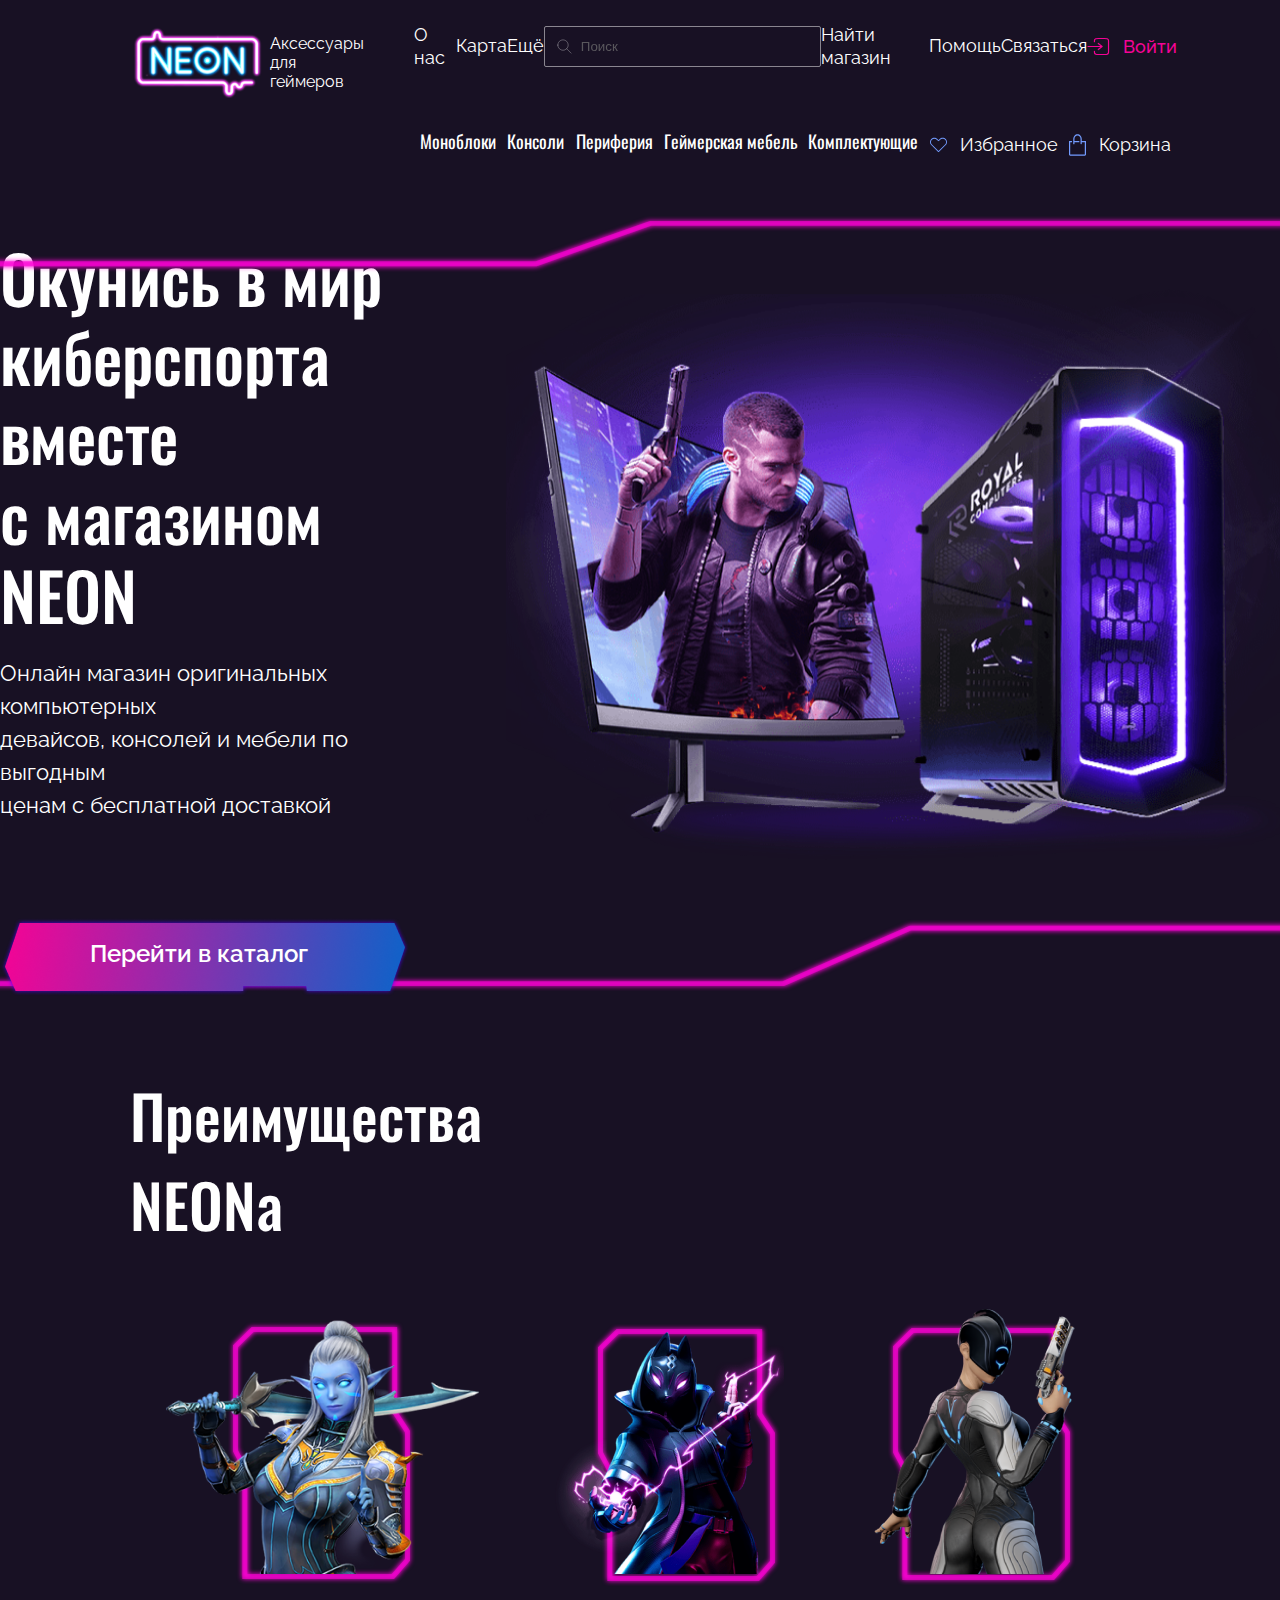
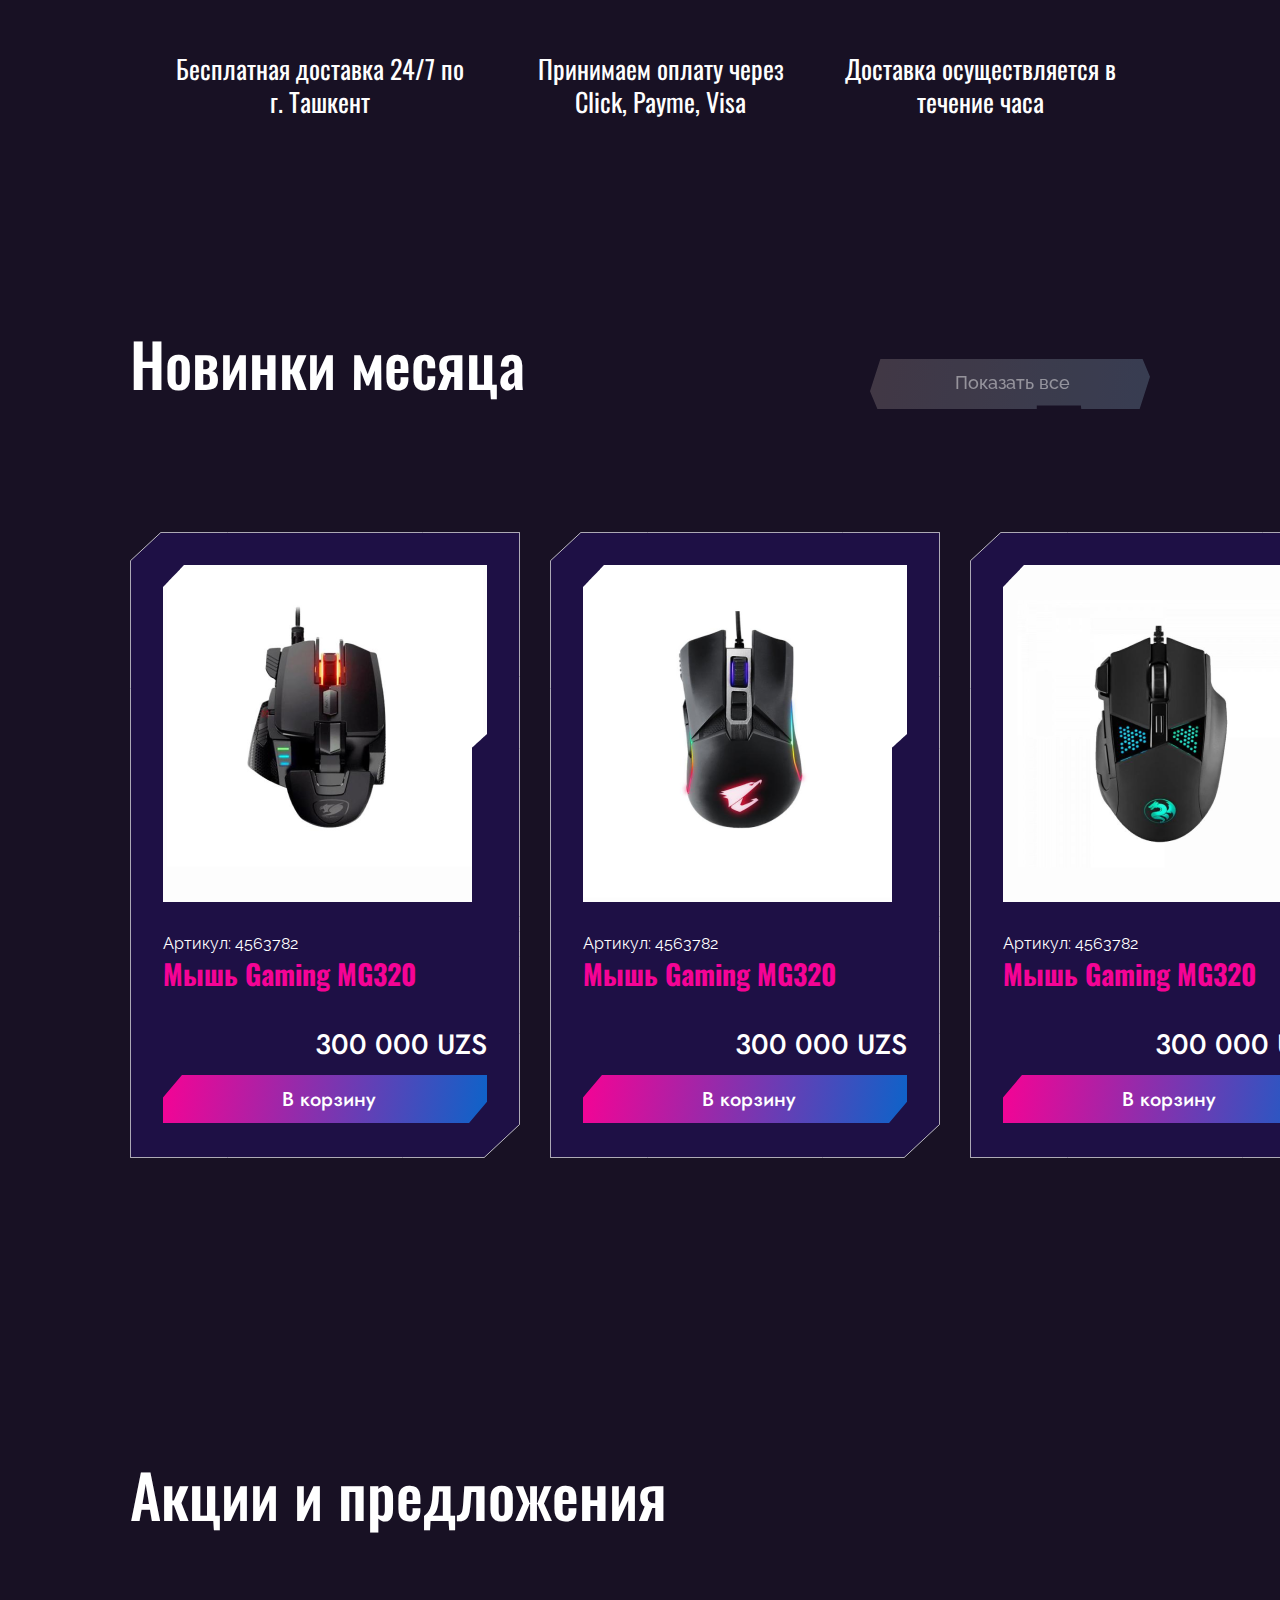
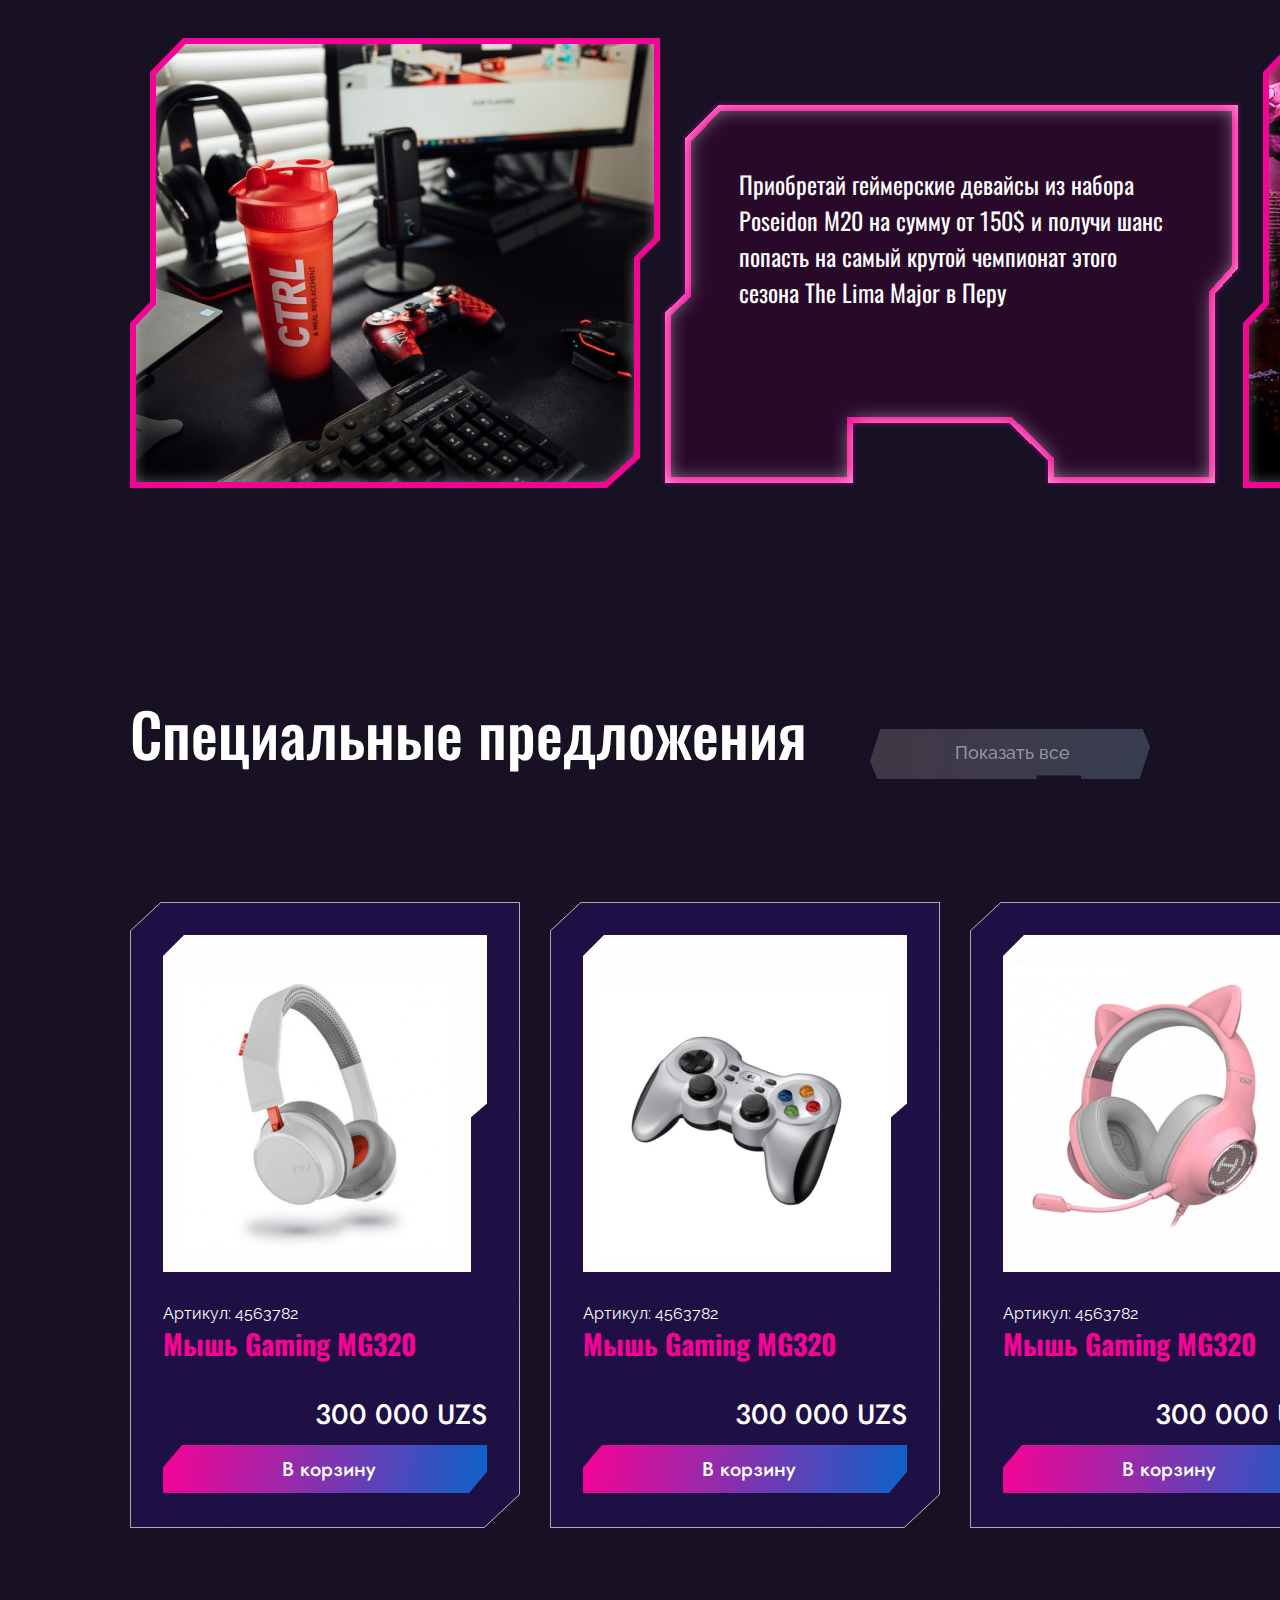
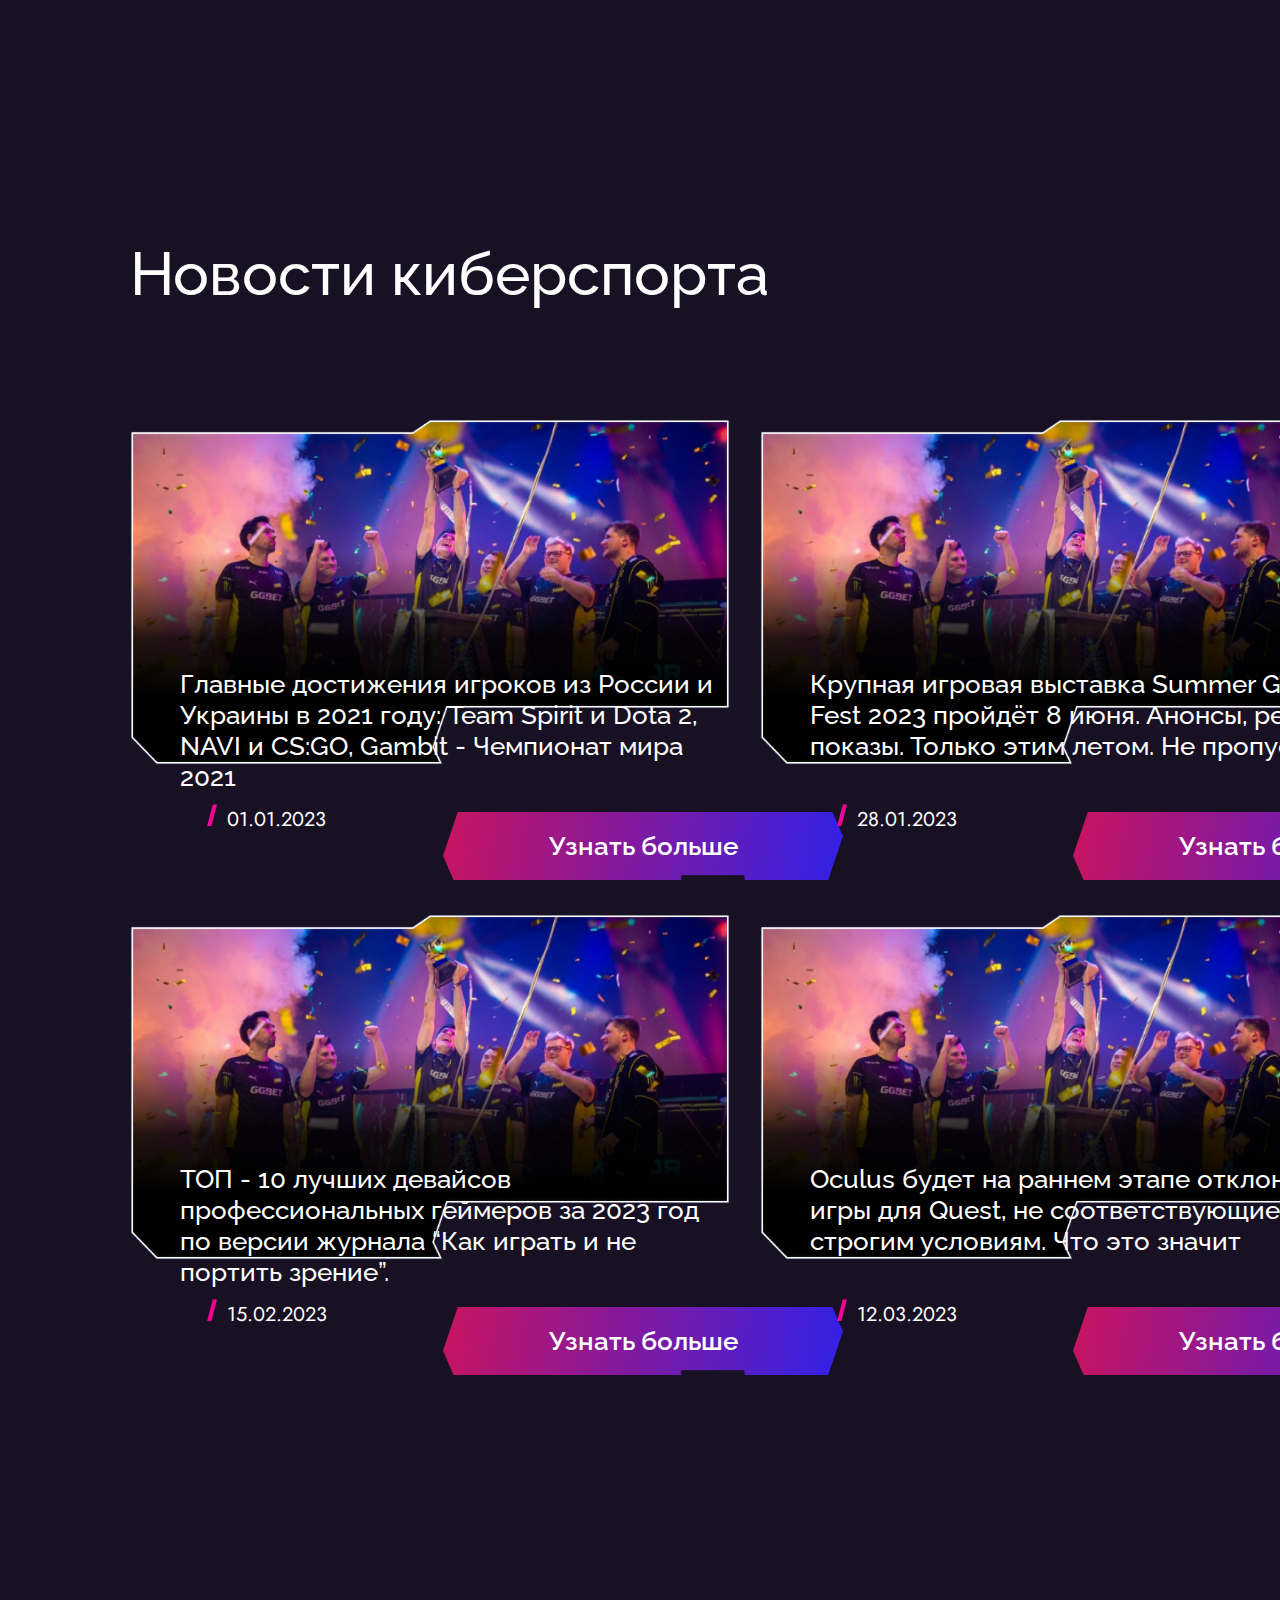
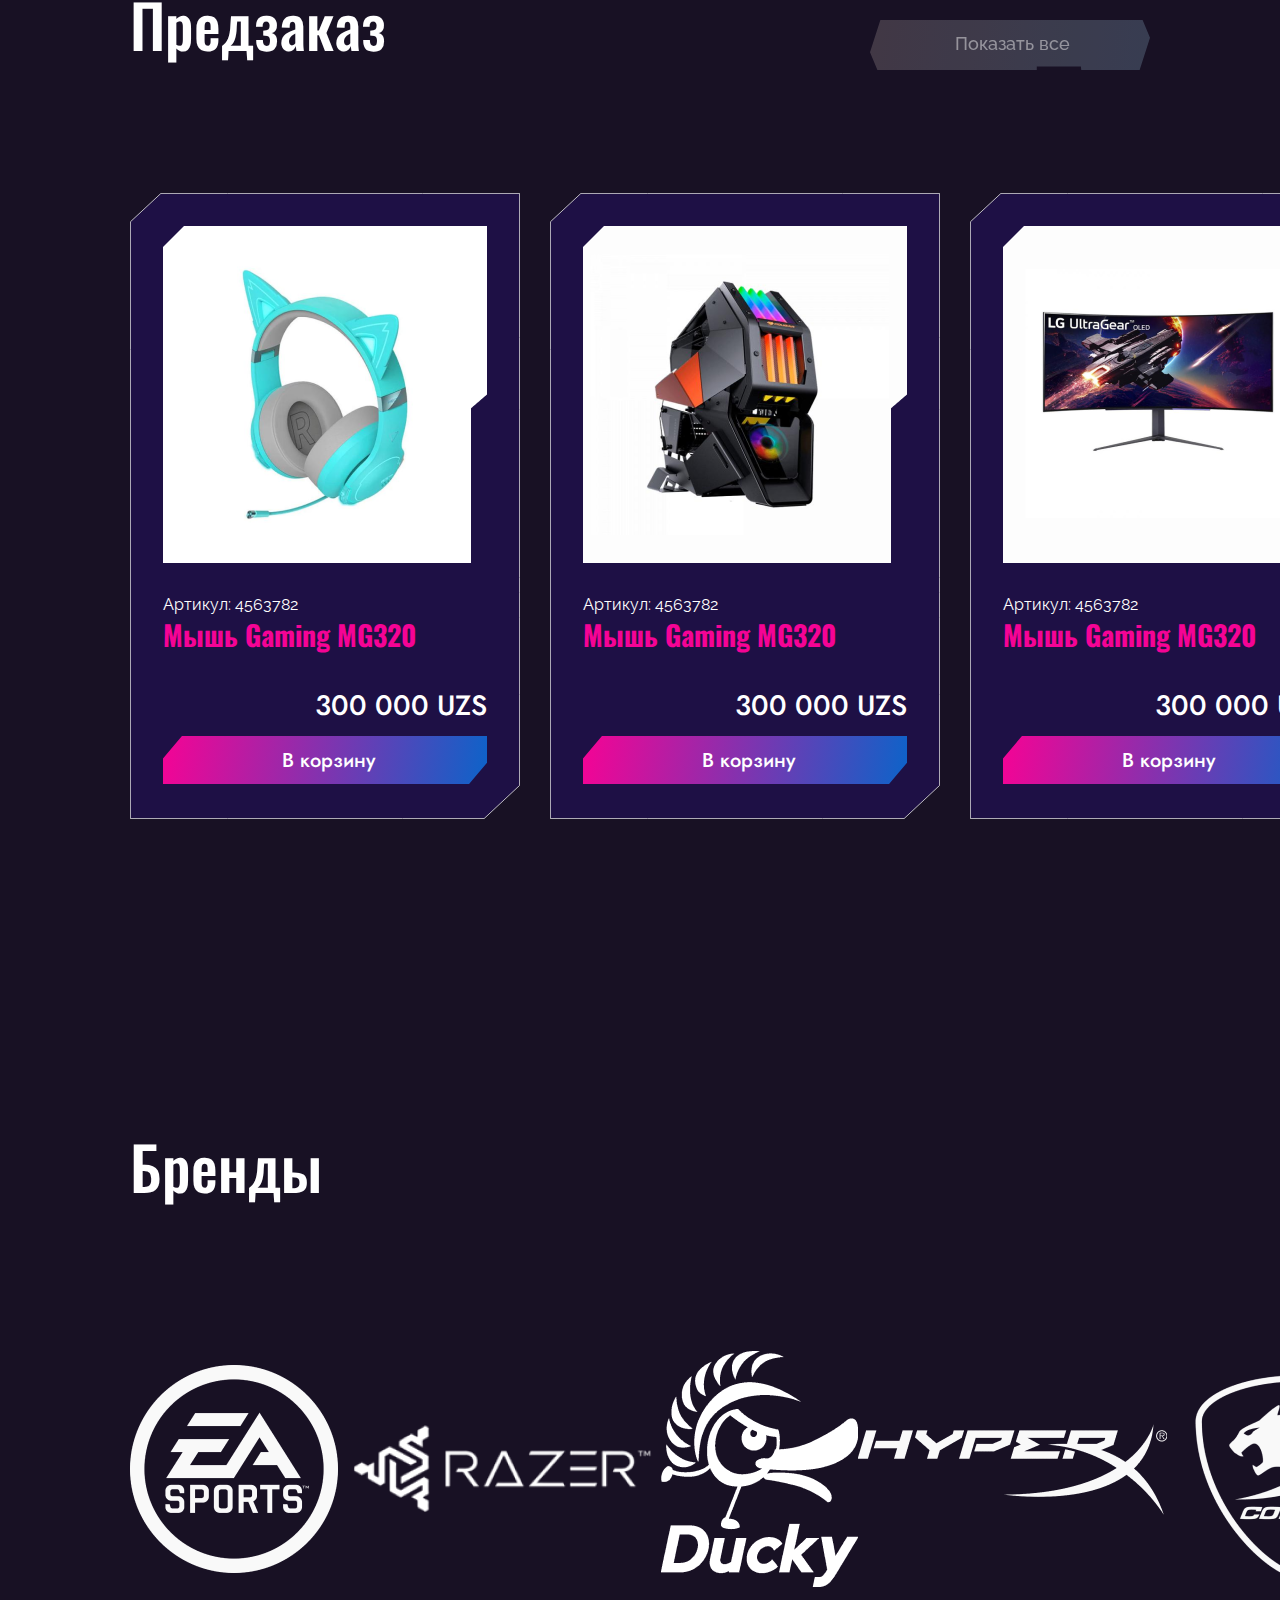
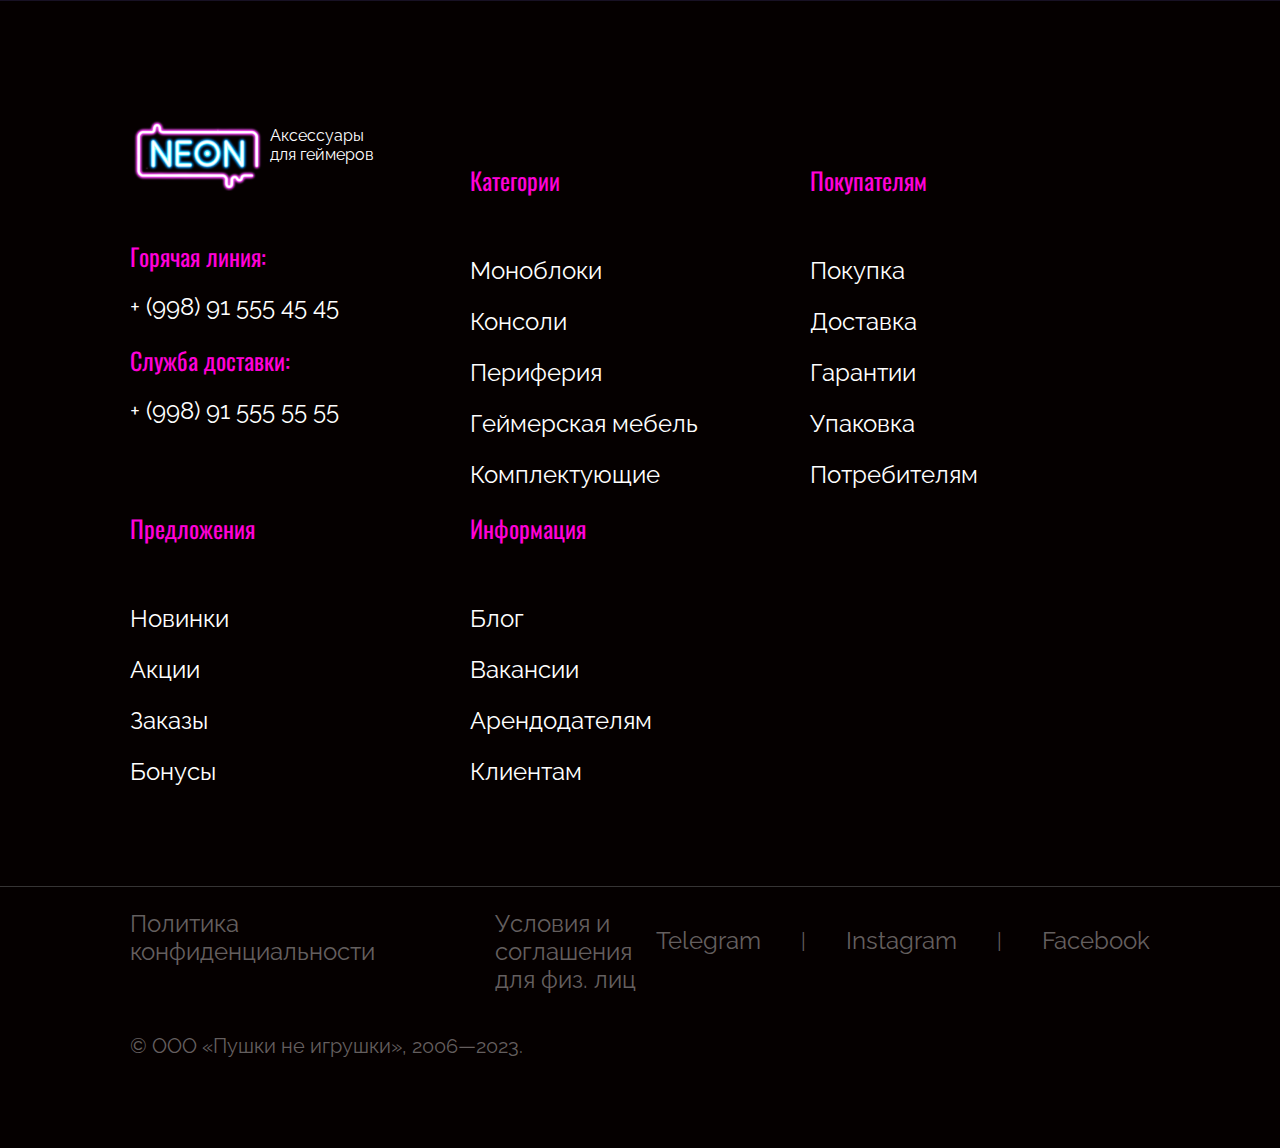
==== commit 6f381dcb: "footer" ====
--- a/index.html
+++ b/index.html
@@ -15,7 +15,7 @@
     <header>
         <div class="logo">
             <div class="logo-img">
-                <a href=""><img src="./img/logo.png" alt=""></a>
+                <a href="/"><img src="./img/logo.png" alt=""></a>
             </div>
             <div class="logo-text">
                 Аксессуары <br> для геймеров
@@ -23,7 +23,7 @@
         </div>
         <nav>
             <div class="info-menu">
-                <a href="#">О нас</a>
+                <a href="catalog.html">О нас</a>
                 <a href="#">Карта</a>
                 <a href="#">Ещё</a>
                 <div class="input-box">
@@ -73,7 +73,7 @@
                 </p>
             </div>
             <div class="header-btn">
-                <div class="btn-text">Перейти в каталог</div>
+                <div class="btn-text"><a href="/catalog.html">Перейти в каталог</a></div>
                 <img src="./img/header-btn.png" alt="">
             </div>
             <!--<button class="header-btn">Перейти в каталог</button>-->
@@ -196,16 +196,17 @@
         <h2 class="stock-header">Акции и предложения</h2>
 
         <div class="stocks">
-             <div class="offers">
+            <div class="offers">
                 <img src="./img/offer.png" alt="">
-             </div>
-             <div class="offers">
-                <p>Приобретай геймерские девайсы из набора Poseidon M20 на сумму от 150$ и получи шанс попасть на самый крутой чемпионат этого сезона The Lima Major в Перу</p>
+            </div>
+            <div class="offers">
+                <p>Приобретай геймерские девайсы из набора Poseidon M20 на сумму от 150$ и получи шанс попасть на самый
+                    крутой чемпионат этого сезона The Lima Major в Перу</p>
                 <img src="./img/offer-line.svg" alt="">
-             </div>
-             <div class="offers">
+            </div>
+            <div class="offers">
                 <img src="./img/major.png" alt="">
-             </div>
+            </div>
         </div>
     </div>
 
@@ -281,7 +282,7 @@
 
     <!------------- News Start ------------->
 
-    <section class="cyberNews">
+    <section class="cyberNews novelty">
         <h2 class="cyberHeader">Новости киберспорта</h2>
         <div class="newsGrid">
             <div class="news">
@@ -386,7 +387,7 @@
 
     <!------------- Brands Start ------------->
 
-    <div class="brand">
+    <div class="brand novelty">
         <div class="advantage-header">
             <h2>Бренды</h2>
         </div>
@@ -403,6 +404,73 @@
 
     <!------------- Footer Start ------------->
 
+    <footer>
+        <div class="footerMenu">
+            <div class="footer1">
+                <div class="logo">
+                    <div class="logo-img">
+                        <a href="/"><img src="./img/logo.png" alt=""></a>
+                    </div>
+                    <div class="logo-text">
+                        Аксессуары <br> для геймеров
+                    </div>
+                </div>
+                <h5>Горячая линия:</h5>
+                <a href="tel:998915554545">+ (998) 91 555 45 45</a>
+
+                <h5>Служба доставки:</h5>
+                <a href="tel:998915555555">+ (998) 91 555 55 55</a>
+            </div>
+            <div class="footer-header">
+                <h5>Категории</h5>
+                <a href="#">Моноблоки</a>
+                <a href="#">Консоли</a>
+                <a href="#">Периферия</a>
+                <a href="#">Геймерская мебель</a>
+                <a href="#">Комплектующие</a>
+            </div>
+            <div class="footer-header">
+                <h5>Покупателям</h5>
+                <a href="#">Покупка</a>
+                <a href="#">Доставка</a>
+                <a href="#">Гарантии</a>
+                <a href="#">Упаковка</a>
+                <a href="#">Потребителям</a>
+            </div>
+            <div class="footer-header">
+                <h5>Предложения</h5>
+                <a href="#">Новинки</a>
+                <a href="#">Акции</a>
+                <a href="#">Заказы</a>
+                <a href="#">Бонусы</a>
+            </div>
+            <div class="footer-header">
+                <h5>Информация</h5>
+                <a href="#">Блог</a>
+                <a href="#">Вакансии</a>
+                <a href="#">Арендодателям</a>
+                <a href="#">Клиентам</a>
+            </div>
+        </div>
+        <div class="subFooter">
+            <div class="footerInfo">
+                <div class="legal">
+                    <a href="#">Политика конфиденциальности</a>
+                    <a href="#">Условия и соглашения для физ. лиц</a>
+                </div>
+                <div class="social">
+                    <a href="#">Telegram</a>
+                    <span>|</span>
+                    <a href="#">Instagram</a>
+                    <span>|</span>
+                    <a href="#">Facebook</a>
+                </div>
+            </div>
+            <div class="copyright">
+                <span>© ООО «Пушки не игрушки», 2006—2023.</span>
+            </div>
+        </div>
+    </footer>
 </body>
 
 </html>--- a/css/style.css
+++ b/css/style.css
@@ -44,7 +44,6 @@
 body {
     font-family: 'Raleway', sans-serif;
     background: #0A0216F0;
-    padding: 0 130px;
     color: #fff;
 }
 
@@ -54,6 +53,7 @@
     display: flex;
     gap: 50px;
     margin-top: 24px;
+    padding: 0 130px;
 }
 
 .logo {
@@ -62,6 +62,8 @@
     align-items: center;
     height: 76px;
 }
+
+
 
 .logo-img {
     padding-right: 5px;
@@ -114,7 +116,7 @@
 }
 
 .input-box input {
-
+    color: #fff;
     border: 0;
     outline: 0;
     background: transparent;
@@ -176,6 +178,8 @@
     justify-content: center;
     align-items: center;
     margin-top: 78px;
+
+
 }
 
 .header-line {
@@ -230,8 +234,12 @@
 
 .btn-text {
     position: relative;
-    top: 53px;
+    top: 50px;
     left: 90px;
+    color: #FFFFFF;
+}
+.btn-text a{
+    color: #FFFFFF;
 }
 
 /*Header-Content End*/
@@ -239,6 +247,7 @@
 /*Advantage Start*/
 .advantage {
     margin-top: 180px;
+    padding: 0 130px;
 }
 
 .advantage-header h2 {
@@ -432,12 +441,14 @@
 
 /*News End*/
 
+.novelty{
+    padding: 0 130px;
+}
 
 .mause-header {
     display: flex;
     justify-content: space-between;
 }
-
 .novelty-header {
     font-family: 'Oswald';
     font-weight: 500;
@@ -473,6 +484,7 @@
 
 .mouse-container{
     display: flex;
+    justify-content: space-around;
     gap: 30px;
 }
 
@@ -529,6 +541,10 @@
     padding: 33px 33px 0 33px;
 }
 
+.stock{
+    padding: 0 130px;
+}
+
 .stock h2{
     margin-top: 287px;
     margin-bottom: 100px;
@@ -539,8 +555,10 @@
     line-height: 89px;
 }
 
+
 .stocks{
     display: flex;
+    justify-content: space-around;
 }
 
 .offers{
@@ -548,6 +566,7 @@
     justify-content: center;
     align-items: center;
 }
+
 .offers{
     align-items:flex-end;
 }
@@ -567,4 +586,102 @@
     align-items: center;
 
     padding-bottom: 250px;
+}
+
+footer{
+    background-color: #050000;
+    padding: 140px 0 90px;
+}
+
+footer a{
+    display: block;
+    color: #fff;
+
+    font-family: 'Raleway';
+    font-size: 24px;
+    line-height: 28px;
+
+    margin-top: 23px;
+}
+
+footer h5{
+    font-family: 'Oswald';
+    font-weight: 400;
+    font-size: 24px;
+    line-height: 27px;
+    color: #FF00D7;
+    margin-top: 26px;
+}
+
+.footer1 .logo{
+    padding-bottom: 69px;
+}
+
+
+.footer-header h5{
+    padding-bottom: 40px;
+}
+
+.footerMenu{
+    display: grid;
+    grid-template-columns: repeat(5, 1fr);
+    padding: 0 130px;
+}
+
+.footerMenu > div{
+    
+}
+
+.subFooter{
+    color: #645F5F;
+    margin-top: 100px;
+    width: 100% !important;
+    border-top: 1px solid rgba(104, 104, 104, 0.5);
+    padding: 0 130px;
+}
+
+.subFooter a{
+    color: #645F5F;
+
+}
+
+.footerInfo{
+    display: flex;
+    justify-content: space-between;
+    margin-bottom: 40px;
+}
+
+.legal{
+    display: flex;
+    gap: 120px;
+
+}
+
+.social{
+    display: flex;
+    gap: 40px;
+    align-items: center;
+    font-size: 20px;
+    line-height: 24px;
+}
+
+.social a{
+    margin: 0;
+}
+
+.subFooter span{
+    font-family: 'Raleway';
+    font-size: 20px;
+    line-height: 24px;
+}
+
+@media (max-width: 1440px){
+    .footerMenu{
+        grid-template-columns: repeat(3, 1fr);
+    }
+}
+@media (max-width: 950px){
+    .footerMenu{
+        grid-template-columns: repeat(1, 1fr);
+    }
 }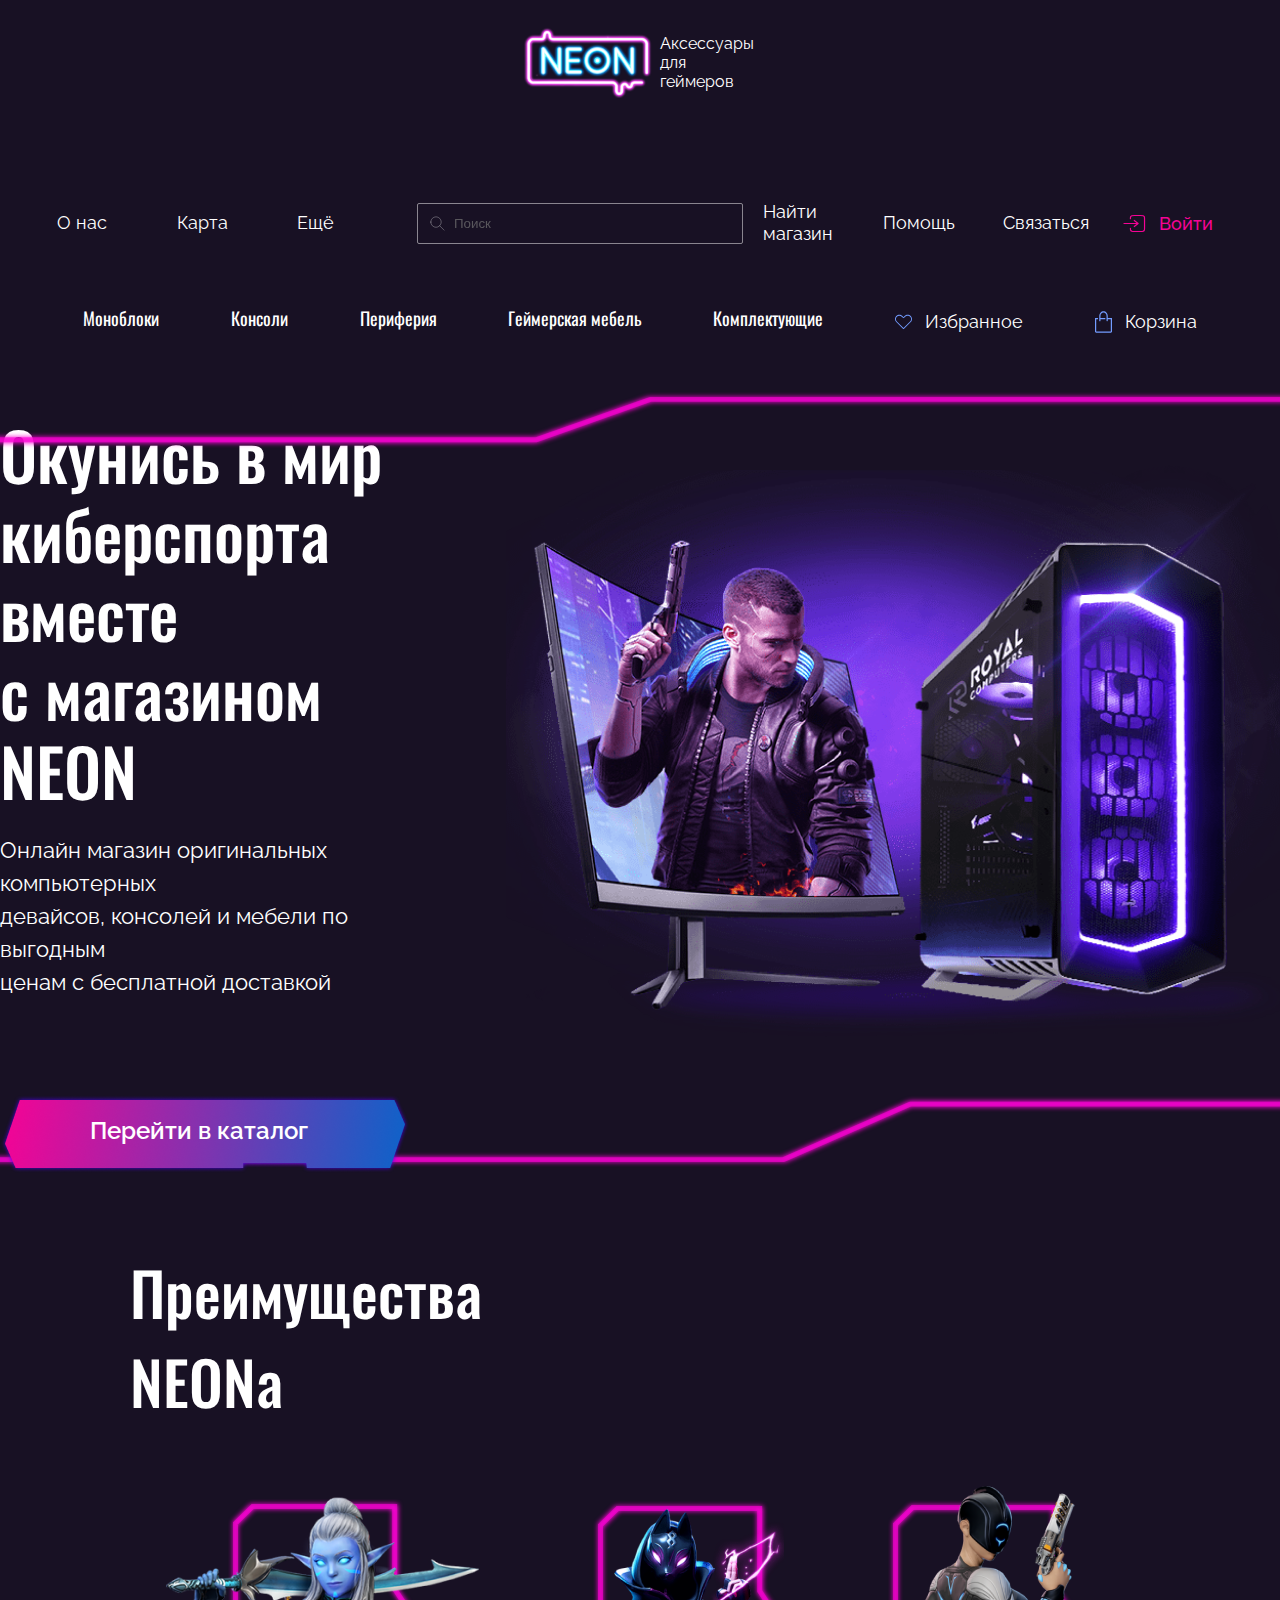
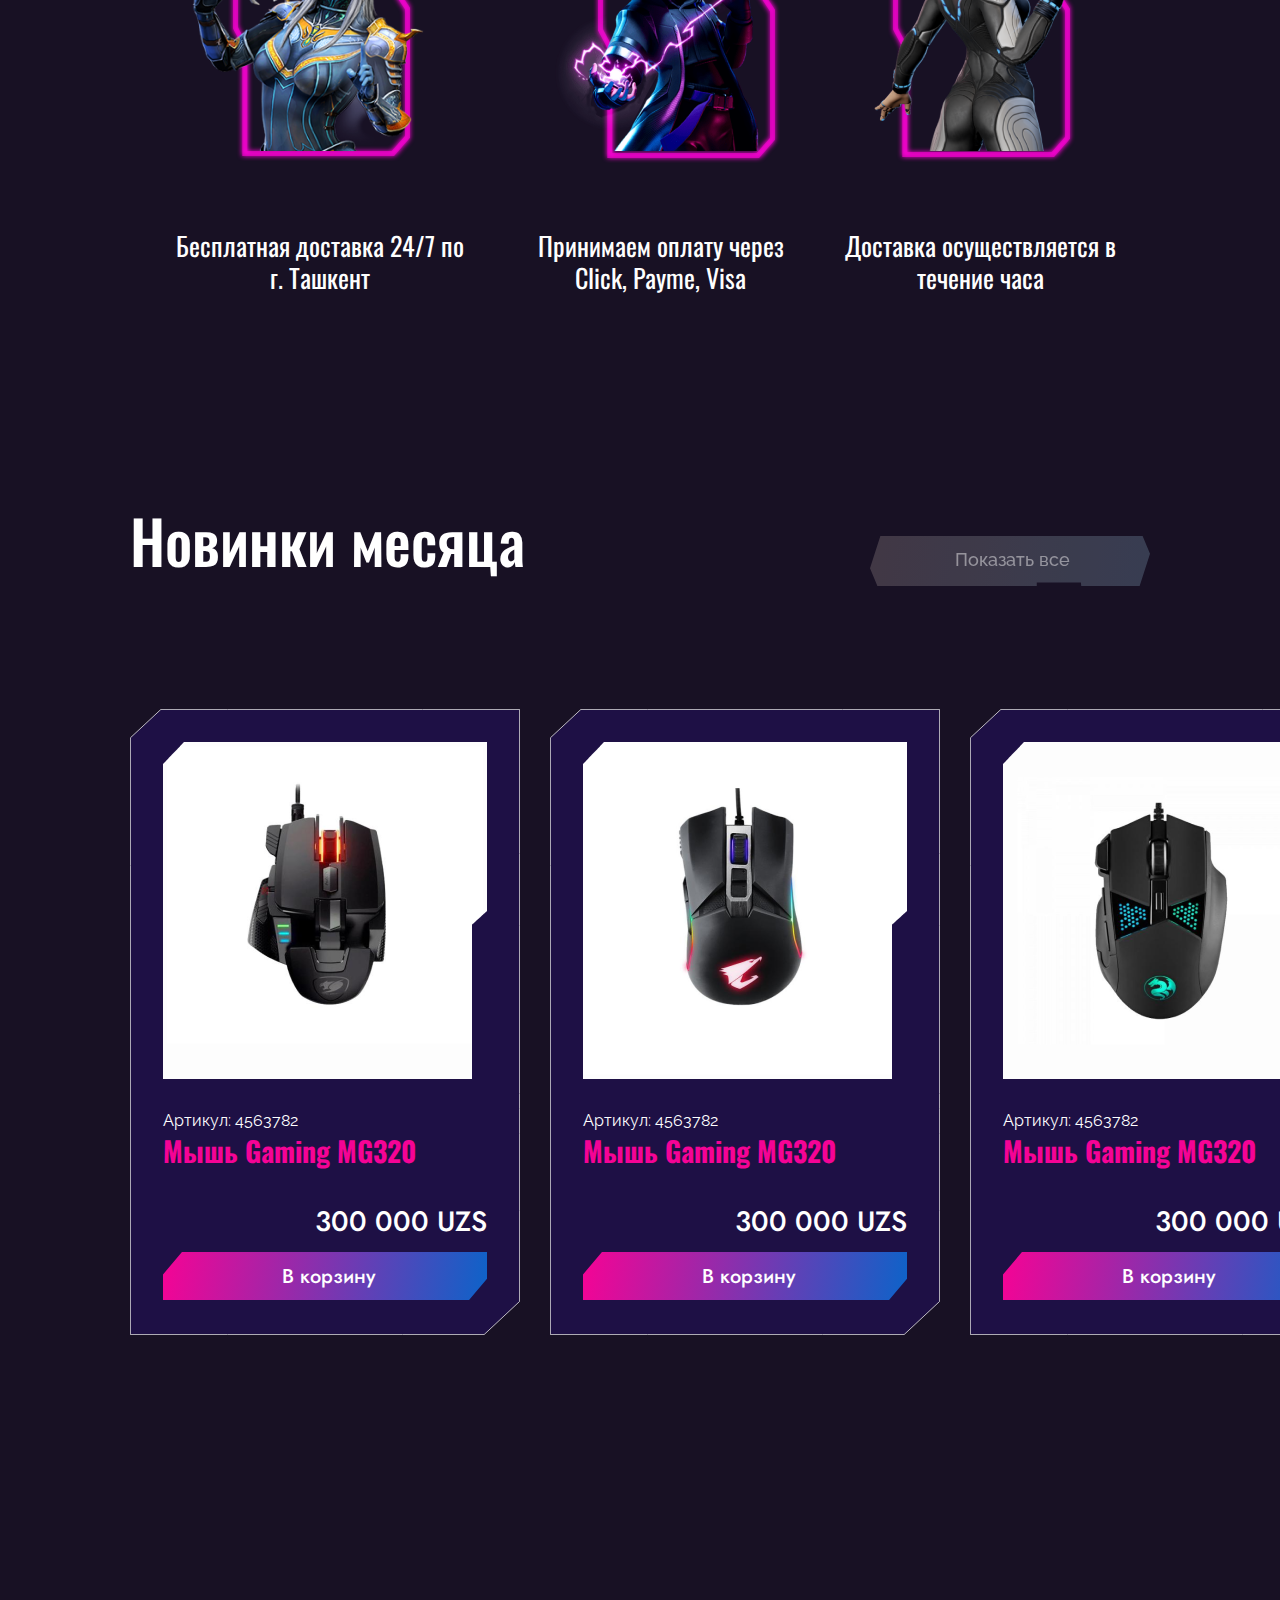
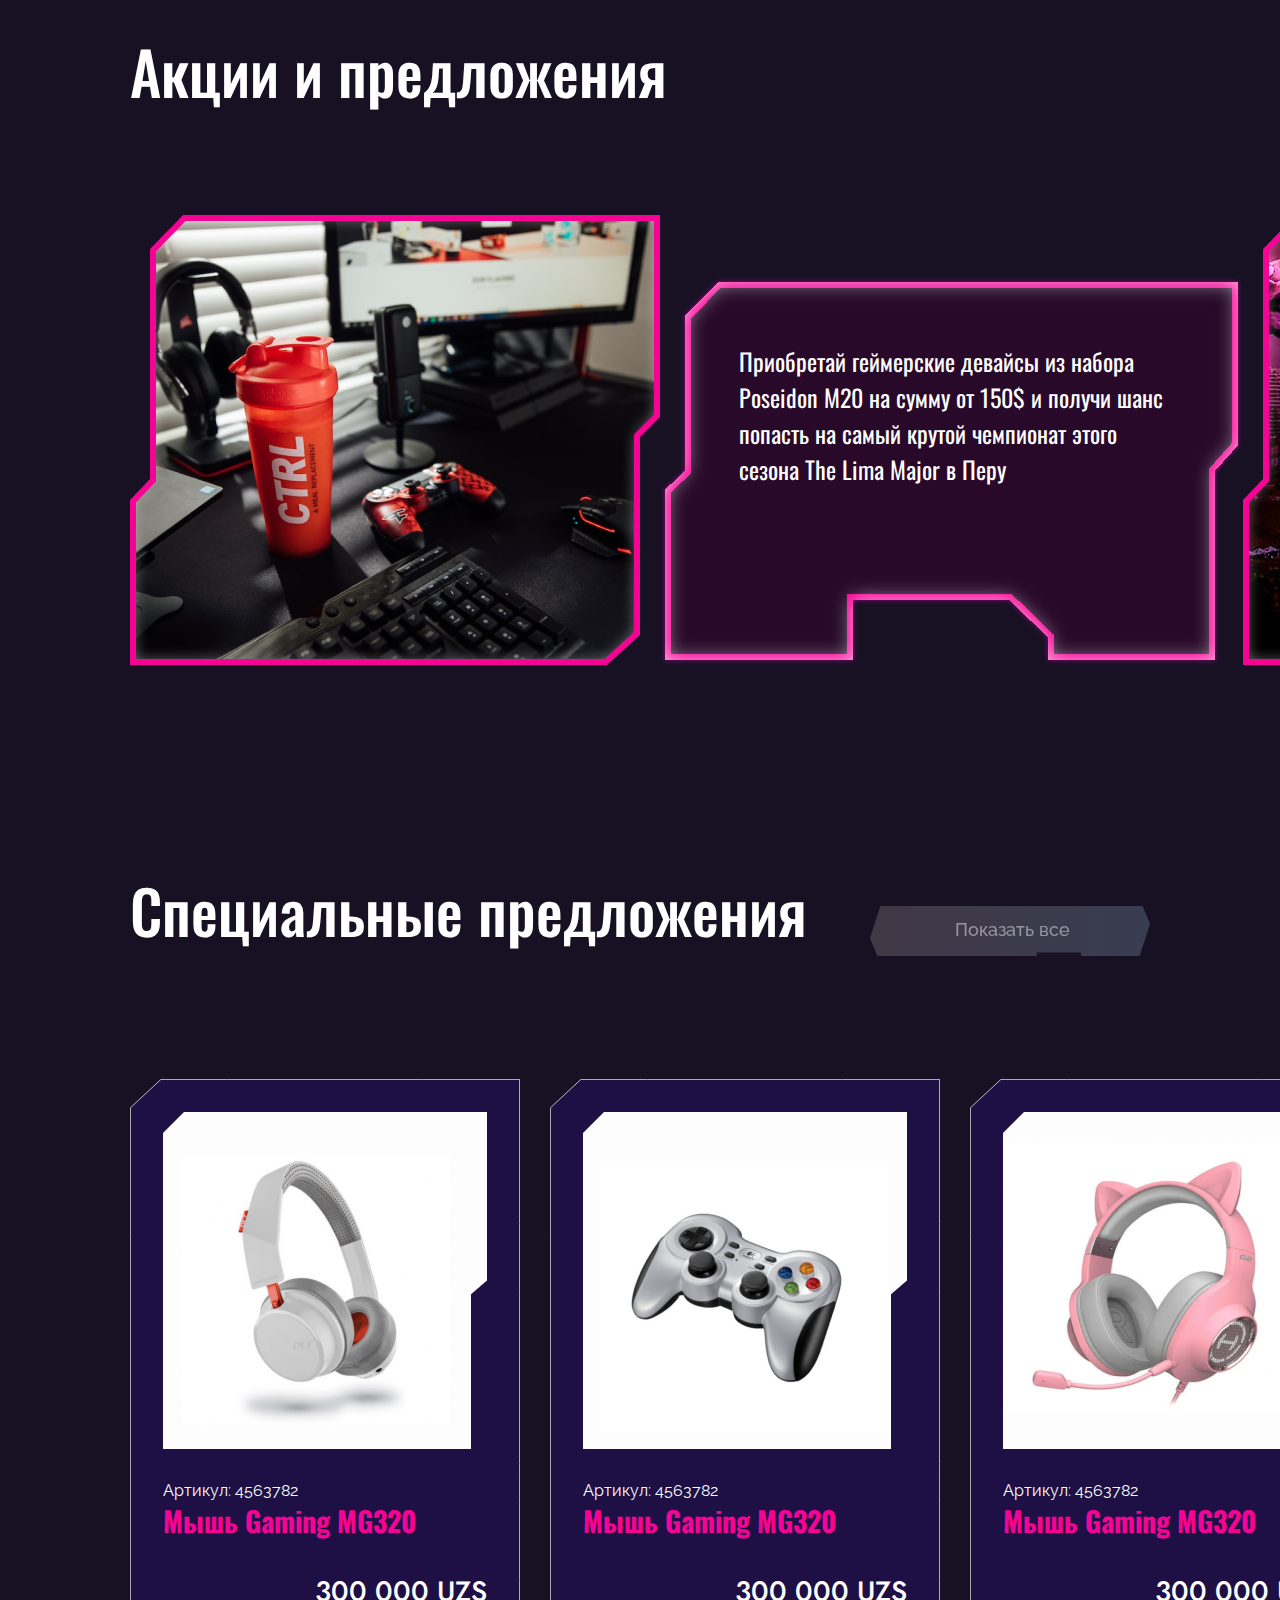
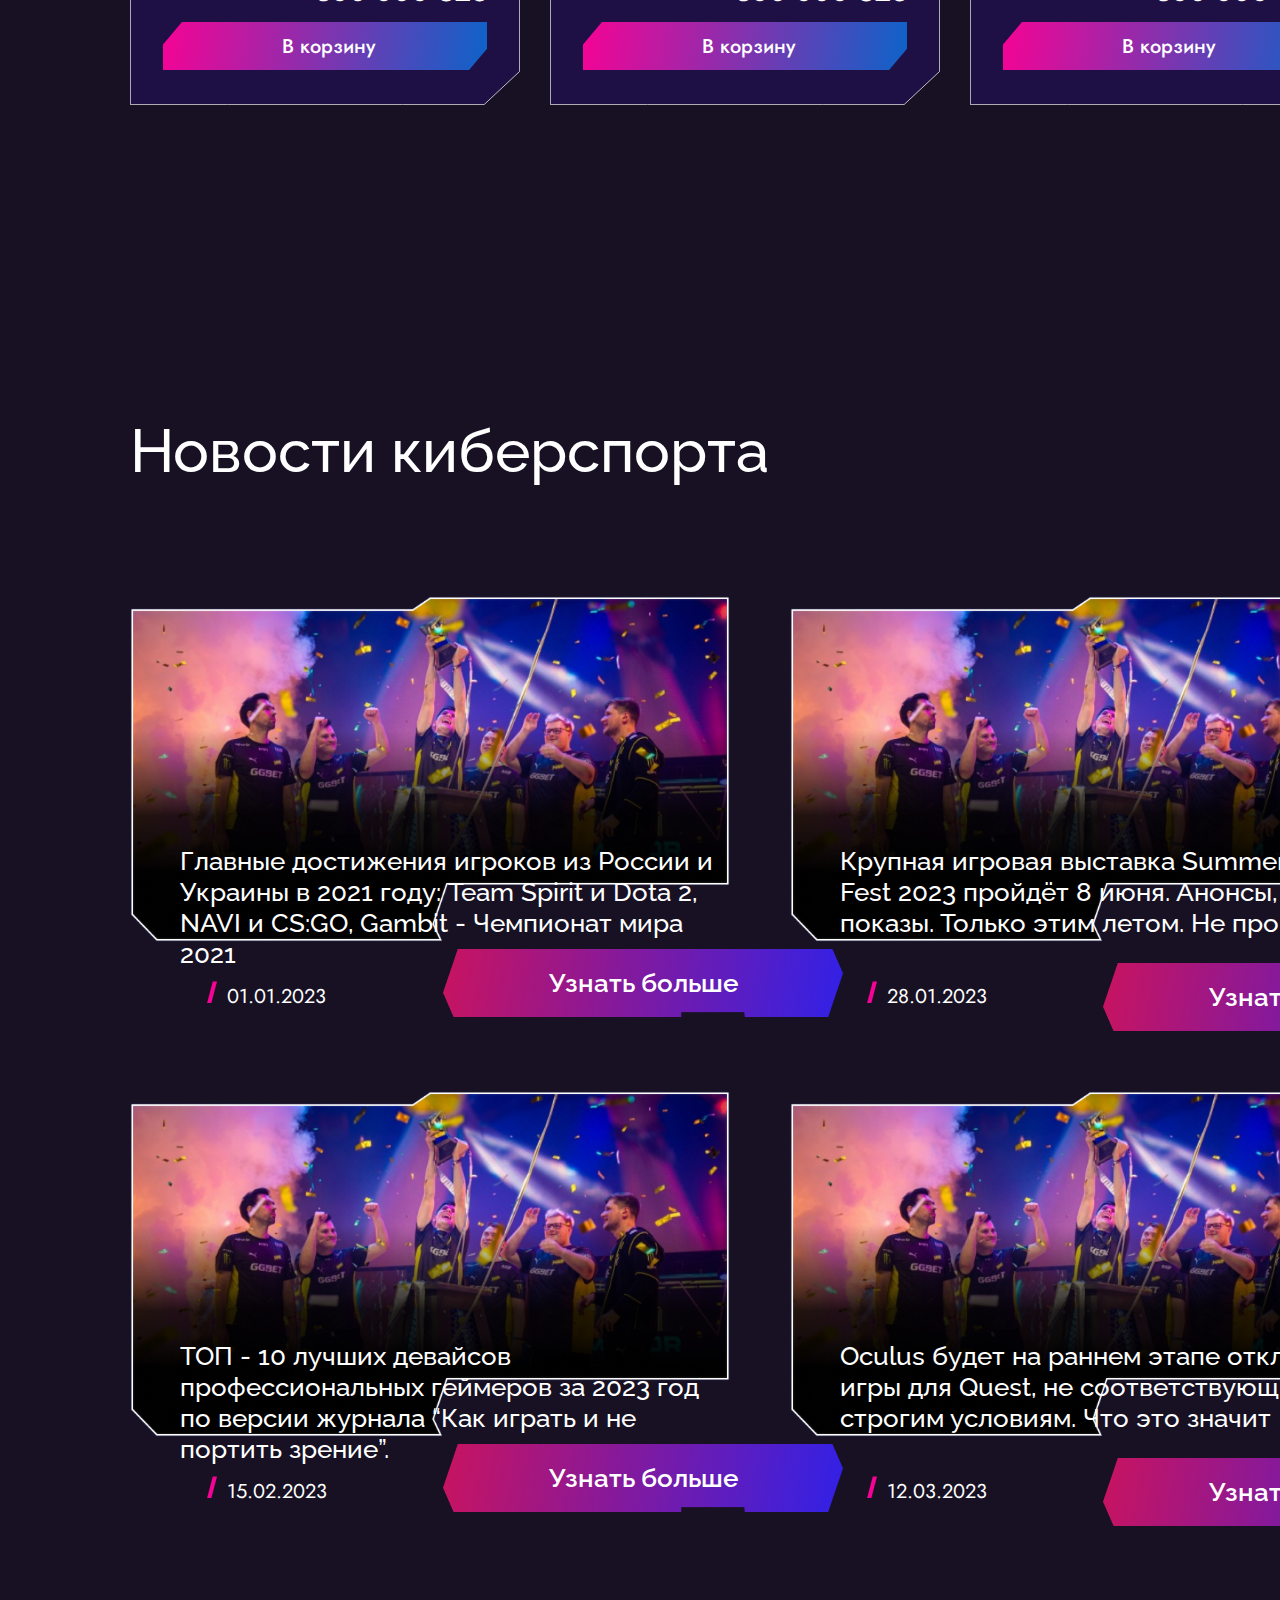
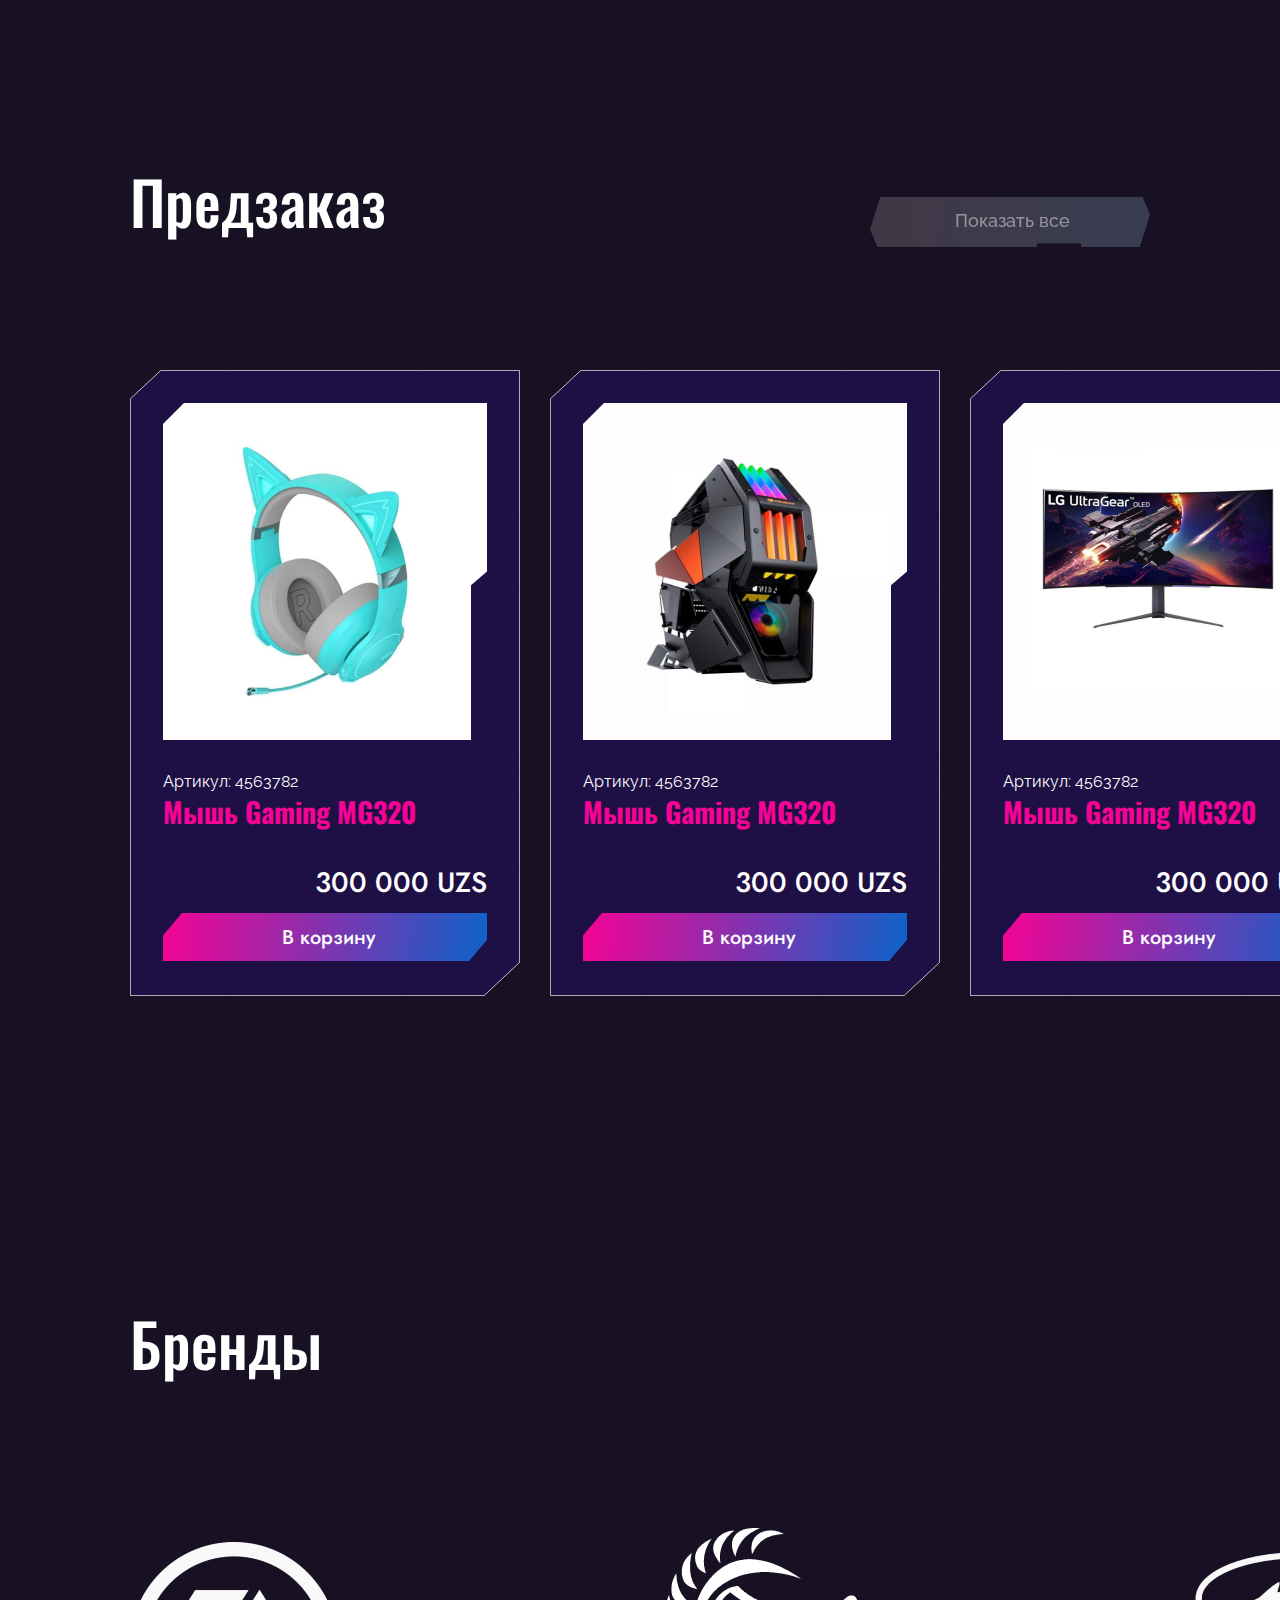
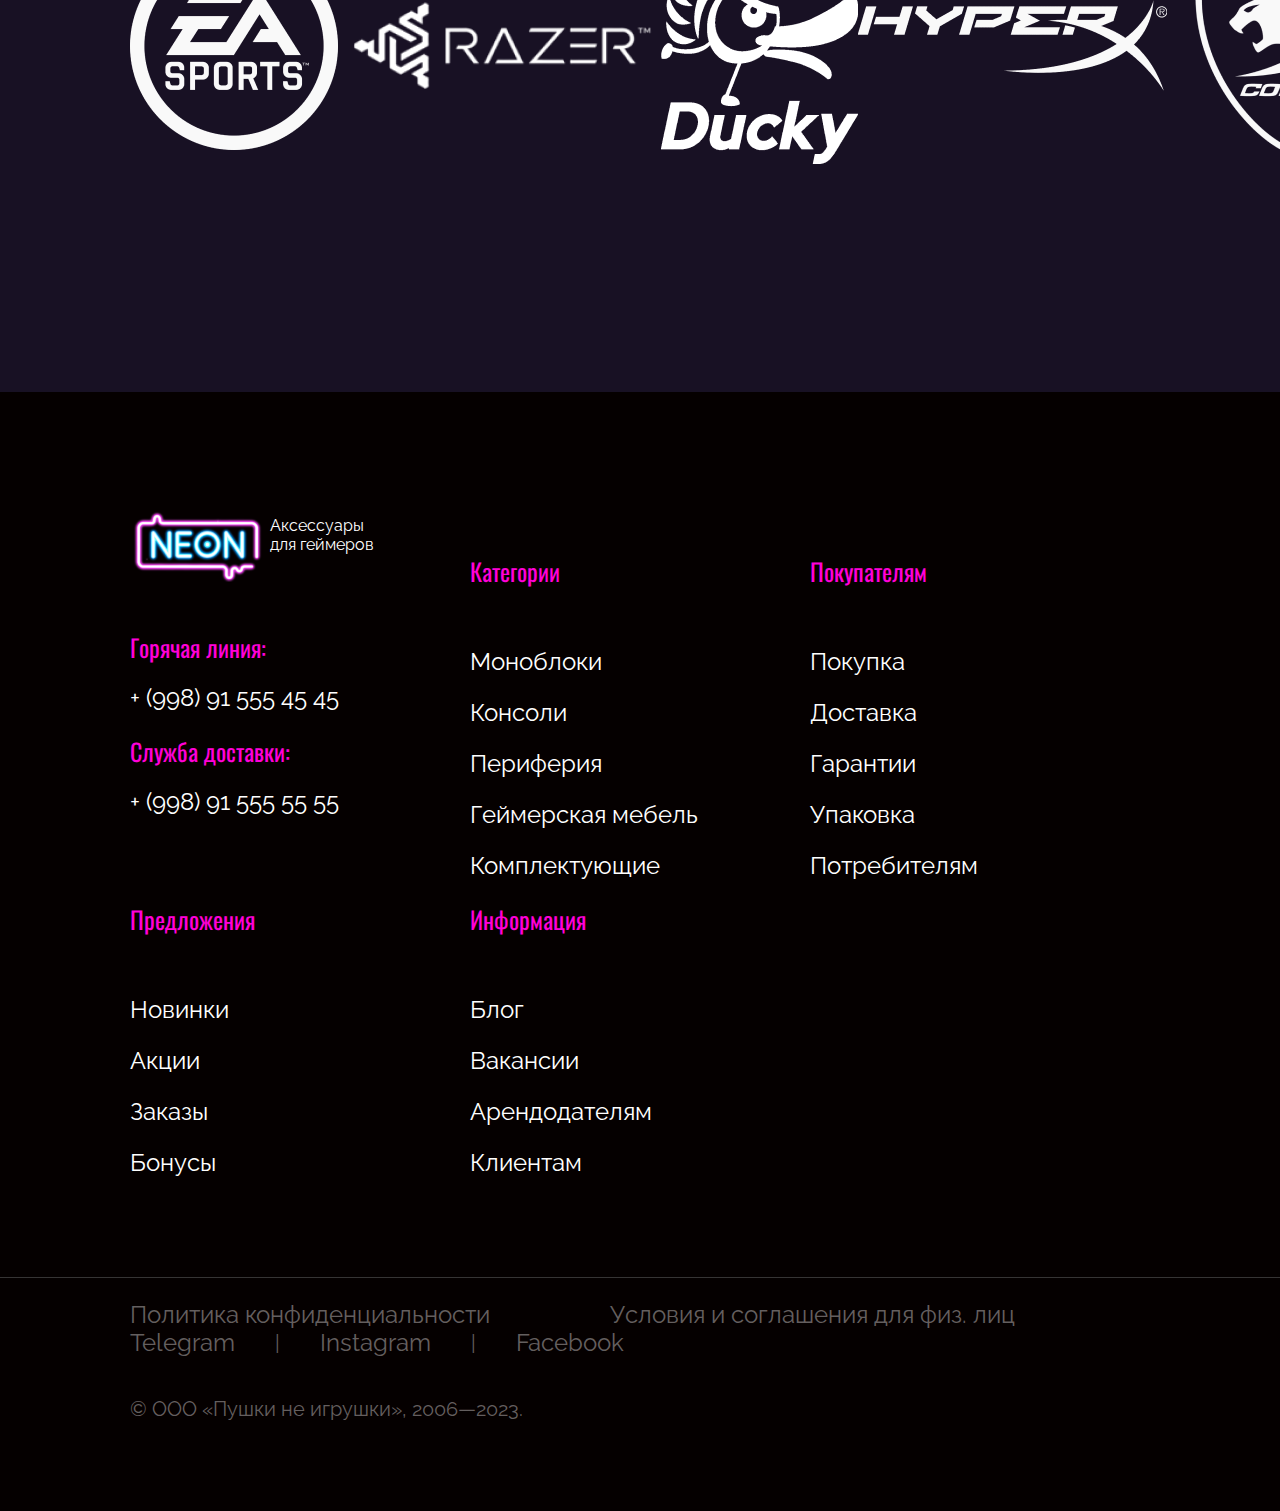
==== commit 2205b5a3: "catalog" ====
--- a/index.html
+++ b/index.html
@@ -285,7 +285,7 @@
     <section class="cyberNews novelty">
         <h2 class="cyberHeader">Новости киберспорта</h2>
         <div class="newsGrid">
-            <div class="news">
+            <div class="news ml">
                 <h6>Главные достижения игроков из России
                     и Украины в 2021 году: Team Spirit и Dota 2, NAVI и CS:GO, Gambit - Чемпионат мира 2021
                 </h6>
@@ -299,7 +299,7 @@
                 <div class="date">28.01.2023</div>
                 <div class="newsButton">Узнать больше</div>
             </div>
-            <div class="news">
+            <div class="news ml">
                 <h6>ТОП - 10 лучших девайсов профессиональных геймеров за 2023 год по версии журнала “Как
                     играть и не
                     портить зрение”. </h6>
--- a/css/style.css
+++ b/css/style.css
@@ -51,9 +51,13 @@
 
 header {
     display: flex;
-    gap: 50px;
+    gap: calc(20px + 6.3vw);
     margin-top: 24px;
     padding: 0 130px;
+
+    flex-wrap: wrap;
+
+    justify-content: center;
 }
 
 .logo {
@@ -61,6 +65,10 @@
     display: flex;
     align-items: center;
     height: 76px;
+
+    flex-basis: 240px;
+    flex-grow: 0;
+    flex-shrink: 0;
 }
 
 
@@ -70,13 +78,17 @@
 }
 
 nav {
+    flex-basis: 500px;
     flex-grow: 1;
+    flex-shrink: 1;
 }
 
 .info-menu {
     display: flex;
-    justify-content: space-between;
-    align-items: center;
+    justify-content: space-around;
+    align-items: center;
+
+    gap: 20px;
 
     font-family: 'Raleway';
     font-size: 18px;
@@ -86,6 +98,10 @@
 
 .info-menu a {
     color: #FFFFFF;
+
+    flex-basis: 100px;
+    flex-grow: 1;
+    flex-shrink: 0;
     transition: ease .3s;
 }
 
@@ -93,6 +109,9 @@
     color: #F50395;
 }
 
+/*.cotegories {
+    color: #F50395;
+}*/
 .cotegories a:hover {
     color: #F50395;
 }
@@ -147,6 +166,7 @@
     font-size: 18px;
     line-height: 125%;
 
+    gap: 20px;
     margin-top: 61px;
 }
 
@@ -238,7 +258,8 @@
     left: 90px;
     color: #FFFFFF;
 }
-.btn-text a{
+
+.btn-text a {
     color: #FFFFFF;
 }
 
@@ -334,6 +355,10 @@
 /*News Start*/
 .cyberNews {
     margin-top: 298px;
+}
+
+.ml {
+    margin-right: 30px;
 }
 
 .cyberHeader {
@@ -364,6 +389,18 @@
         "d b";
 
     position: relative;
+}
+
+.btn {
+    background-image: url(../img/btn-mouse.png);
+    background-position: center;
+    background-size: cover;
+    background-repeat: no-repeat;
+    display: flex;
+    justify-content: center;
+    align-items: center;
+    width: 311px;
+    height: 55px;
 }
 
 .news h6 {
@@ -431,17 +468,25 @@
     font-size: 26px;
     line-height: 31px;
     padding: 19px 0;
-    
+
     position: absolute;
 
+    margin-top: 17px;
+    margin-left: 13px;
+    /*
     top: 43px;
-    left: 13px;
-
+    left: 13px;*/
+
+}
+
+.ml .newsButton {
+    margin-top: 3px;
+    margin-left: 13px;
 }
 
 /*News End*/
 
-.novelty{
+.novelty {
     padding: 0 130px;
 }
 
@@ -449,6 +494,7 @@
     display: flex;
     justify-content: space-between;
 }
+
 .novelty-header {
     font-family: 'Oswald';
     font-weight: 500;
@@ -478,24 +524,26 @@
     position: relative;
 }
 
-.mouses{
-    display: flex;
-}
-
-.mouse-container{
+.mouses {
+    display: flex;
+}
+
+.mouse-container {
     display: flex;
     justify-content: space-around;
     gap: 30px;
 }
 
-.mouse-card{
+.mouse-card {
     position: absolute;
 }
-.mouse-card p{
+
+.mouse-card p {
     padding-left: 33px;
     padding-top: 28px;
 }
-.mouse-card h5{
+
+.mouse-card h5 {
     font-family: 'Oswald';
     font-style: normal;
     font-weight: 700;
@@ -506,7 +554,8 @@
 
     padding-left: 33px;
 }
-.mouse-card h4{
+
+.mouse-card h4 {
     font-family: 'Jost';
     font-weight: 500;
     font-size: 28px;
@@ -523,7 +572,8 @@
     align-items: center;
     padding-bottom: 33px;
 }
-.mouse-btn p{
+
+.mouse-btn p {
     font-family: 'Jost';
     font-style: normal;
     font-weight: 500;
@@ -533,19 +583,19 @@
     padding: 10px 112px 9px 118px;
 }
 
-.mouse-card{
+.mouse-card {
     position: absolute;
 }
 
-.mouse{
+.mouse {
     padding: 33px 33px 0 33px;
 }
 
-.stock{
+.stock {
     padding: 0 130px;
 }
 
-.stock h2{
+.stock h2 {
     margin-top: 287px;
     margin-bottom: 100px;
 
@@ -556,26 +606,26 @@
 }
 
 
-.stocks{
+.stocks {
     display: flex;
     justify-content: space-around;
 }
 
-.offers{
-    display: flex;
-    justify-content: center;
-    align-items: center;
-}
-
-.offers{
-    align-items:flex-end;
-}
-
-.offers p{
+.offers {
+    display: flex;
+    justify-content: center;
+    align-items: center;
+}
+
+.offers {
+    align-items: flex-end;
+}
+
+.offers p {
     position: absolute;
     width: 426px;
     height: 144px;
-    
+
     font-family: 'Oswald';
     font-weight: 400;
     font-size: 24px;
@@ -588,12 +638,13 @@
     padding-bottom: 250px;
 }
 
-footer{
+footer {
     background-color: #050000;
     padding: 140px 0 90px;
-}
-
-footer a{
+    margin-top: 214px;
+}
+
+footer a {
     display: block;
     color: #fff;
 
@@ -604,7 +655,7 @@
     margin-top: 23px;
 }
 
-footer h5{
+footer h5 {
     font-family: 'Oswald';
     font-weight: 400;
     font-size: 24px;
@@ -613,26 +664,24 @@
     margin-top: 26px;
 }
 
-.footer1 .logo{
+.footer1 .logo {
     padding-bottom: 69px;
 }
 
 
-.footer-header h5{
+.footer-header h5 {
     padding-bottom: 40px;
 }
 
-.footerMenu{
+.footerMenu {
     display: grid;
     grid-template-columns: repeat(5, 1fr);
     padding: 0 130px;
 }
 
-.footerMenu > div{
-    
-}
-
-.subFooter{
+.footerMenu>div {}
+
+.subFooter {
     color: #645F5F;
     margin-top: 100px;
     width: 100% !important;
@@ -640,48 +689,215 @@
     padding: 0 130px;
 }
 
-.subFooter a{
+.subFooter a {
     color: #645F5F;
 
 }
 
-.footerInfo{
+.footerInfo {
     display: flex;
     justify-content: space-between;
     margin-bottom: 40px;
-}
-
-.legal{
+    flex-wrap: wrap;
+}
+
+.legal {
     display: flex;
     gap: 120px;
-
-}
-
-.social{
+    flex-wrap: wrap;
+}
+
+.social {
     display: flex;
     gap: 40px;
     align-items: center;
     font-size: 20px;
     line-height: 24px;
-}
-
-.social a{
+    flex-wrap: wrap;
+}
+
+.social a {
     margin: 0;
 }
 
-.subFooter span{
+.subFooter span {
     font-family: 'Raleway';
     font-size: 20px;
     line-height: 24px;
 }
 
-@media (max-width: 1440px){
-    .footerMenu{
+.breadcrumbs {
+    margin-top: 68px;
+    padding: 0 130px;
+}
+
+.breadcrumbs a {
+    font-family: 'Raleway';
+    font-size: 20px;
+    line-height: 125%;
+    color: #F5F5F5;
+    text-decoration: none;
+}
+
+.breadcrumbs a {
+    font-family: 'Raleway';
+    font-size: 20px;
+    line-height: 125%;
+    color: rgba(255, 255, 255, 0.5);
+}
+
+.breadcrumbs a::before {
+    content: '/ ';
+}
+
+.breadcrumbs a:first-child::before {
+    display: none;
+}
+
+body>h2 {
+    padding: 0 130px;
+    margin-bottom: 69px;
+    font-family: 'Oswald';
+    font-style: normal;
+    font-weight: 500;
+    font-size: 60px;
+    line-height: 89px;
+}
+
+main {
+    padding: 0 130px;
+    display: flex;
+    gap: 20px;
+    flex-wrap: wrap;
+}
+
+aside {
+    flex-basis: 300px;
+    flex-grow: 0;
+    flex-shrink: 0;
+    border-right: 1px solid rgba(255, 255, 255, 0.3);
+}
+
+.catalog {
+    flex-basis: 500px;
+    flex-grow: 1;
+}
+
+aside a {
+    display: block;
+    text-decoration: none;
+    color: #f5f5f5;
+
+    font-family: 'Raleway';
+    font-weight: 500;
+    font-size: 24px;
+    line-height: 125%;
+
+    margin-top: 25px;
+}
+
+aside h5 {
+    font-size: 32px;
+    margin-bottom: 15px;
+    margin-top: 50px;
+
+}
+
+aside label {
+    color: #f5f5f5;
+    display: flex;
+    justify-content: space-between;
+
+    margin-top: 76px;
+
+    font-family: 'Raleway';
+    font-weight: 500;
+    font-size: 24px;
+    line-height: 125%;
+
+    margin-top: 25px;
+}
+
+.secondary {
+    background-image: url(../img/seconadary.png);
+    background-position: center;
+    background-size: cover;
+    background-repeat: no-repeat;
+    display: flex;
+    justify-content: center;
+    align-items: center;
+    width: 311px;
+    height: 55px;
+}
+
+.secondary-2 {
+    background-image: url(../img/secondary-2.png);
+    background-size: cover;
+    background-repeat: no-repeat;
+    display: flex;
+    justify-content: center;
+    align-items: center;
+
+    margin-right: 20px;
+
+    width: 221px;
+    height: 55px;
+}
+
+aside .btn {
+    margin-top: 91px;
+    margin-bottom: 30px;
+}
+
+aside label input {
+    width: 23px;
+    height: 23px;
+}
+
+.subcatalog {
+    display: flex;
+}
+
+.sort {
+    display: flex;
+    font-family: 'Raleway';
+    font-style: normal;
+    font-weight: 500;
+    font-size: 20px;
+    line-height: 23px;
+
+    color: #E4E4E4;
+    opacity: 0.7;
+
+    margin-top: 58px;
+
+    gap: 53px;
+}
+
+
+.items {
+    margin-top: 84px;
+}
+
+.item {
+    display: flex;
+    margin-top: 30px;
+}
+
+.item .mouses {
+    margin-right: 10px;
+    width: 390px;
+    height: 626px;
+}
+
+@media (max-width: 1440px) {
+    .footerMenu {
         grid-template-columns: repeat(3, 1fr);
     }
 }
-@media (max-width: 950px){
-    .footerMenu{
+
+@media (max-width: 950px) {
+    .footerMenu {
         grid-template-columns: repeat(1, 1fr);
     }
 }